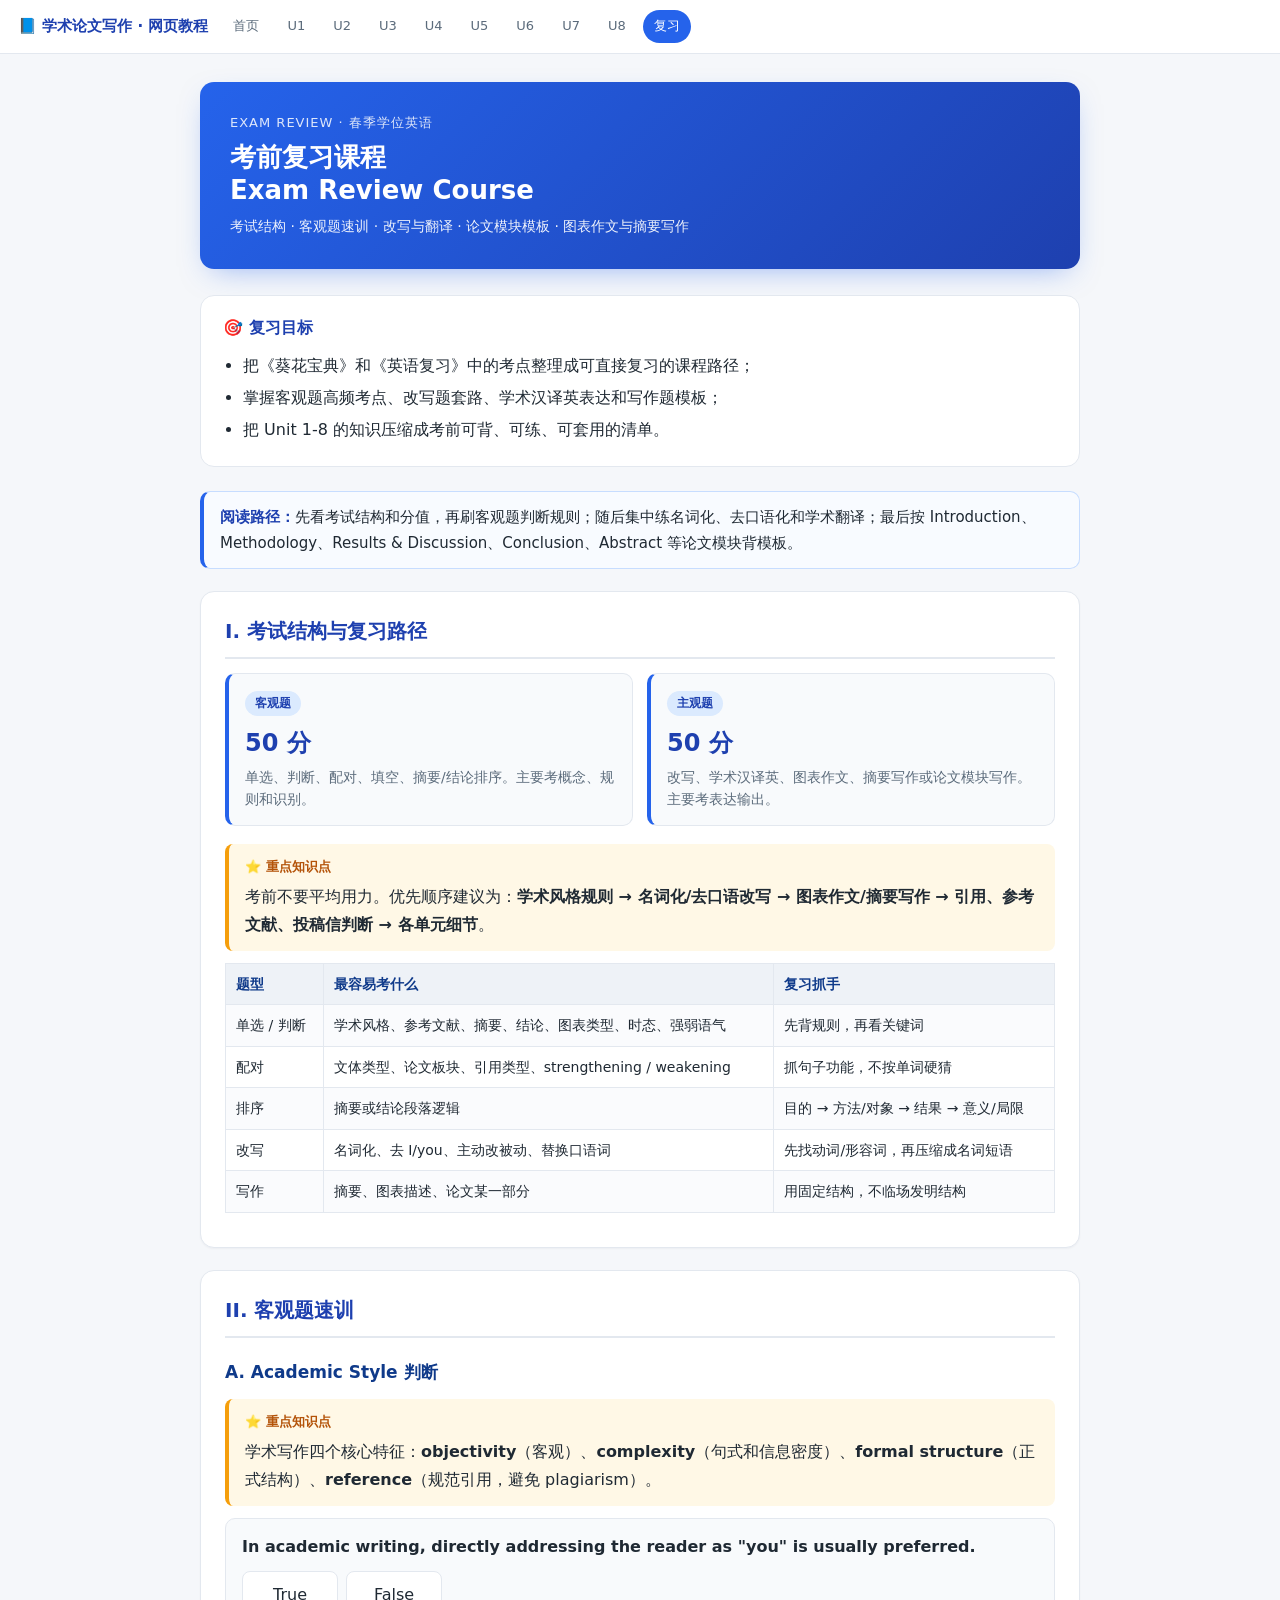
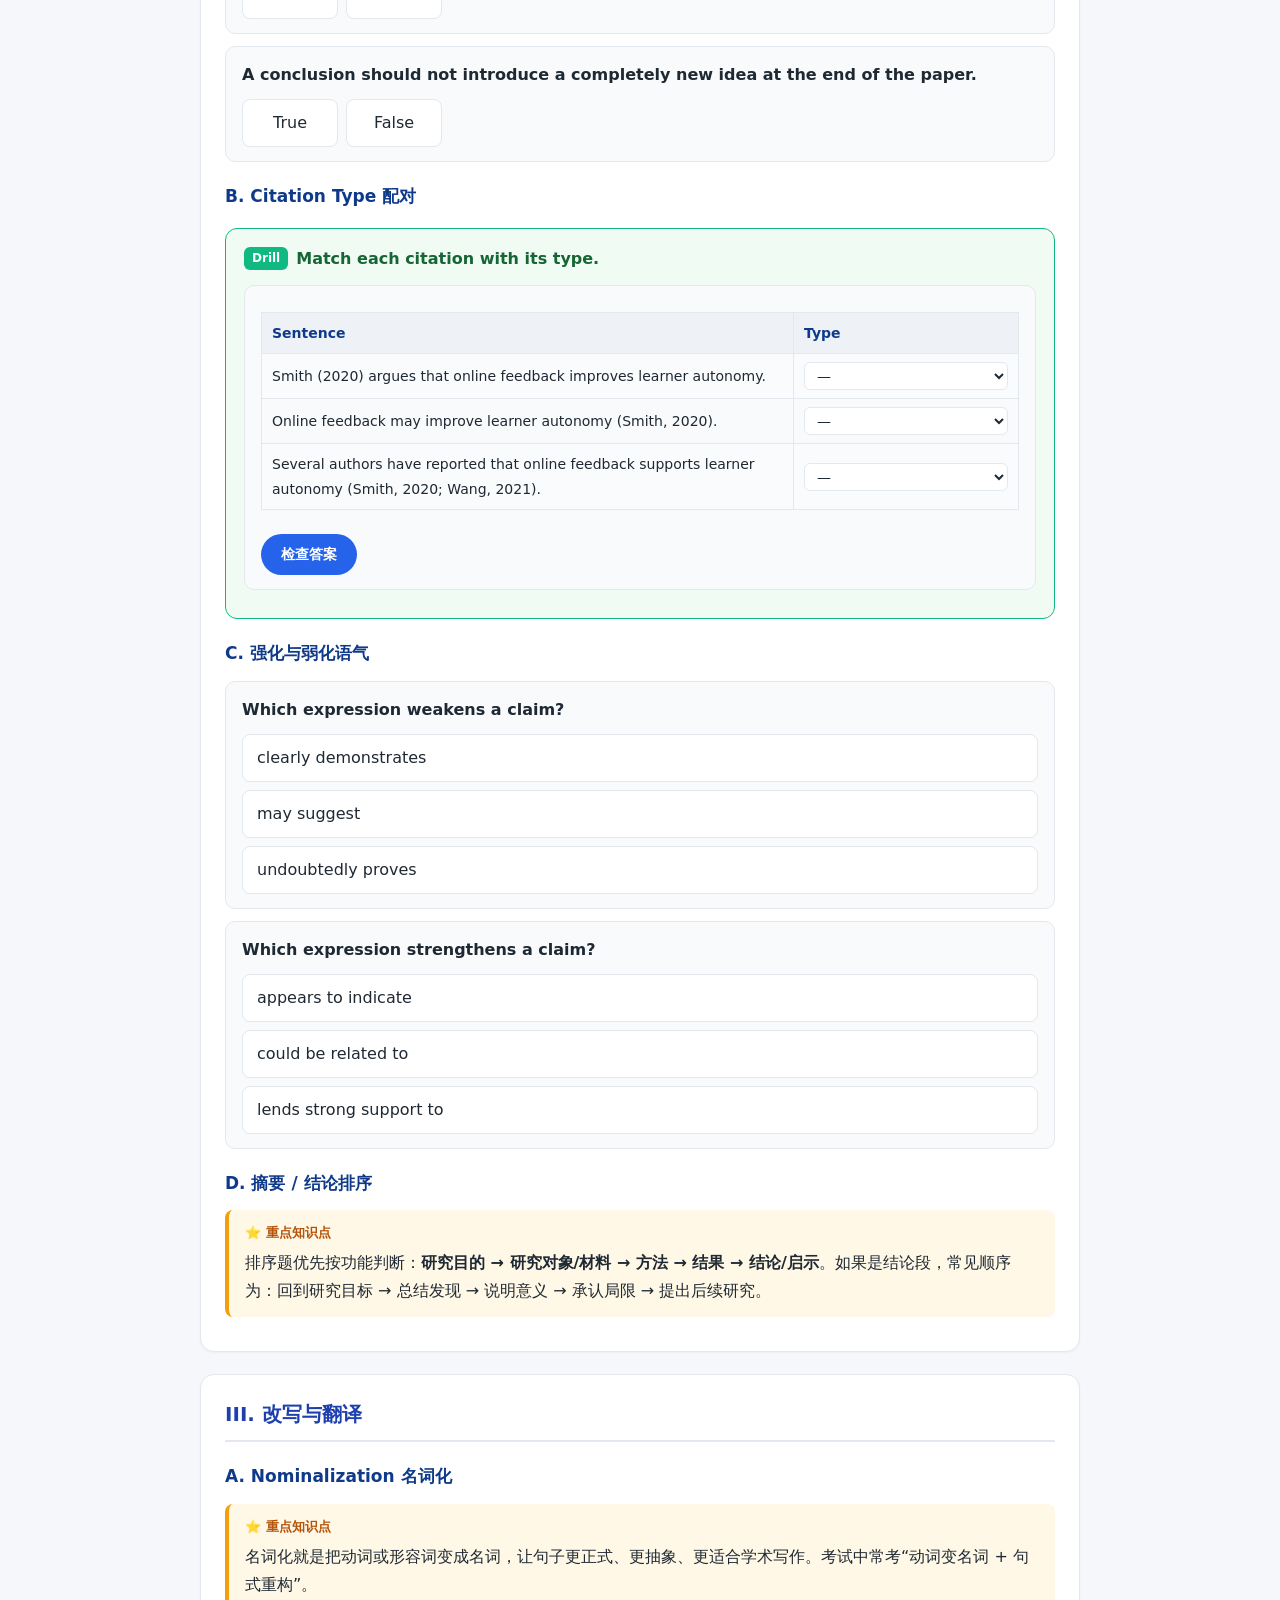
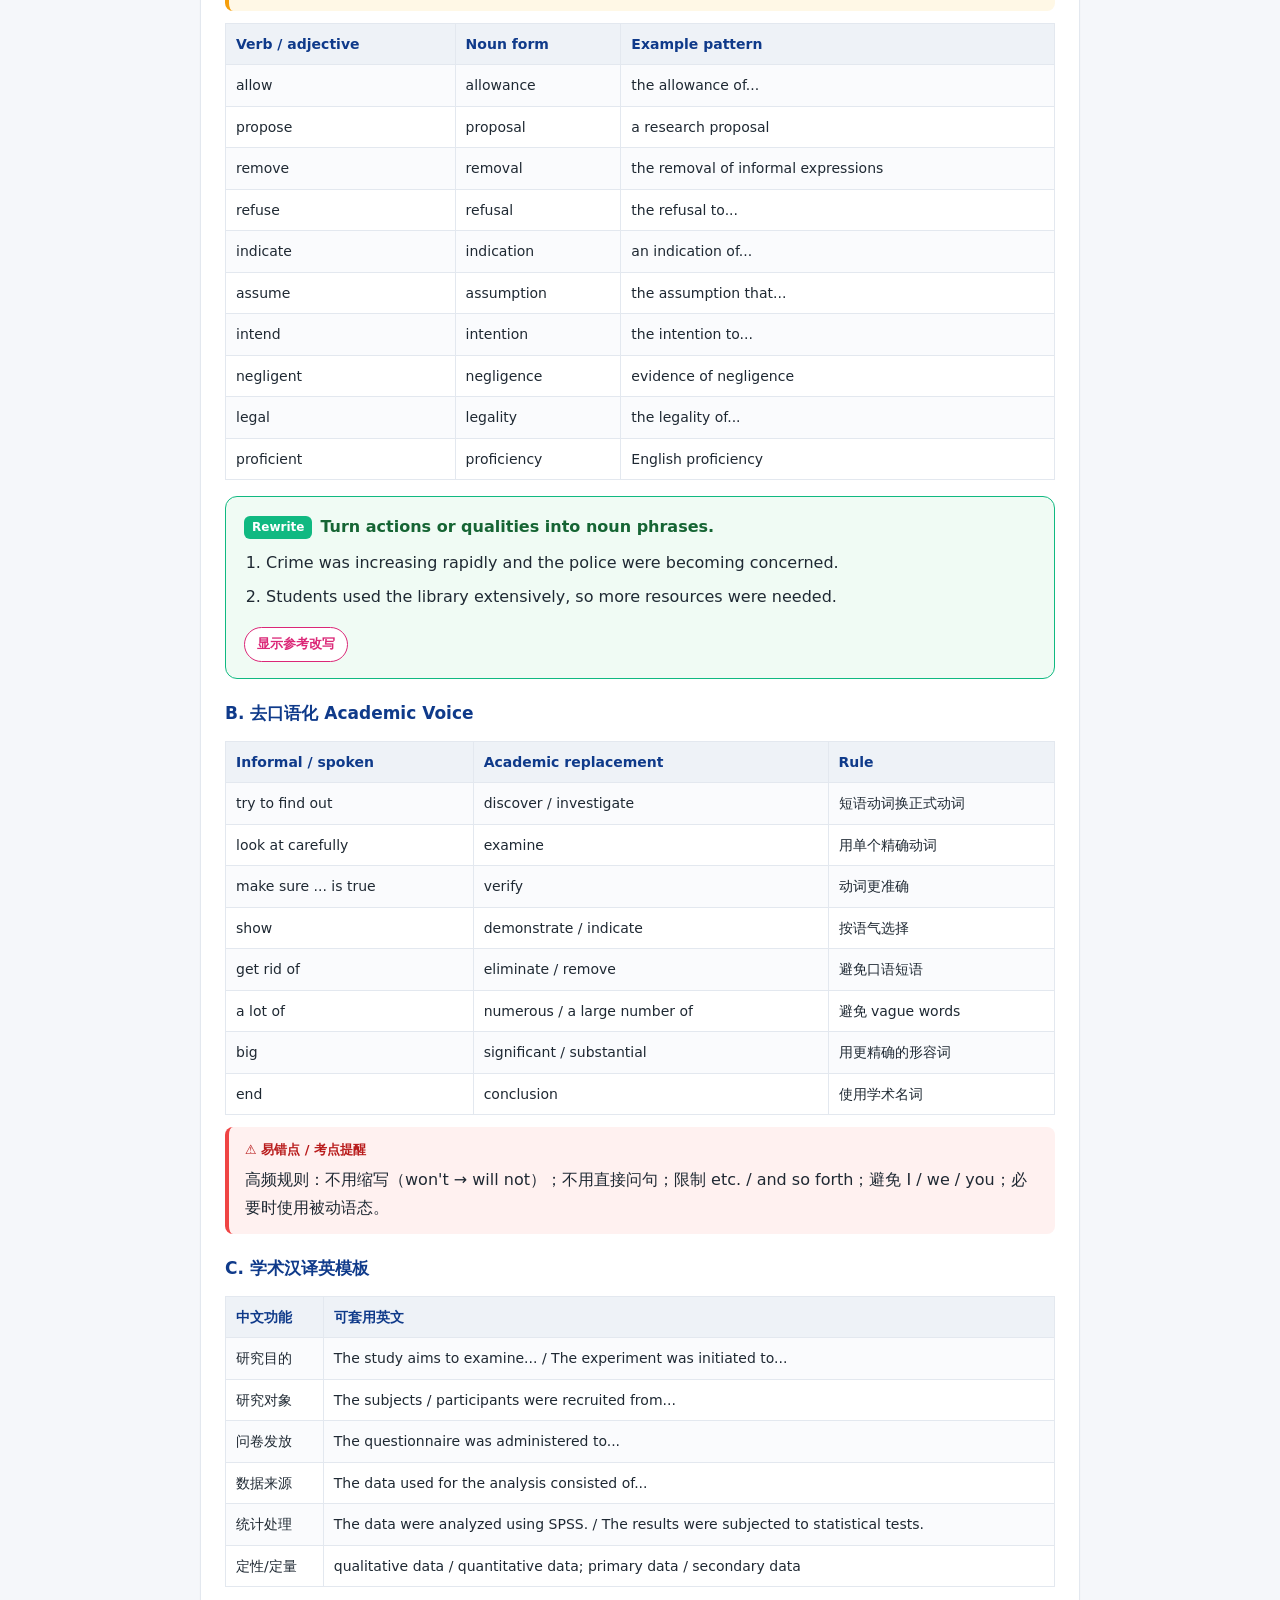
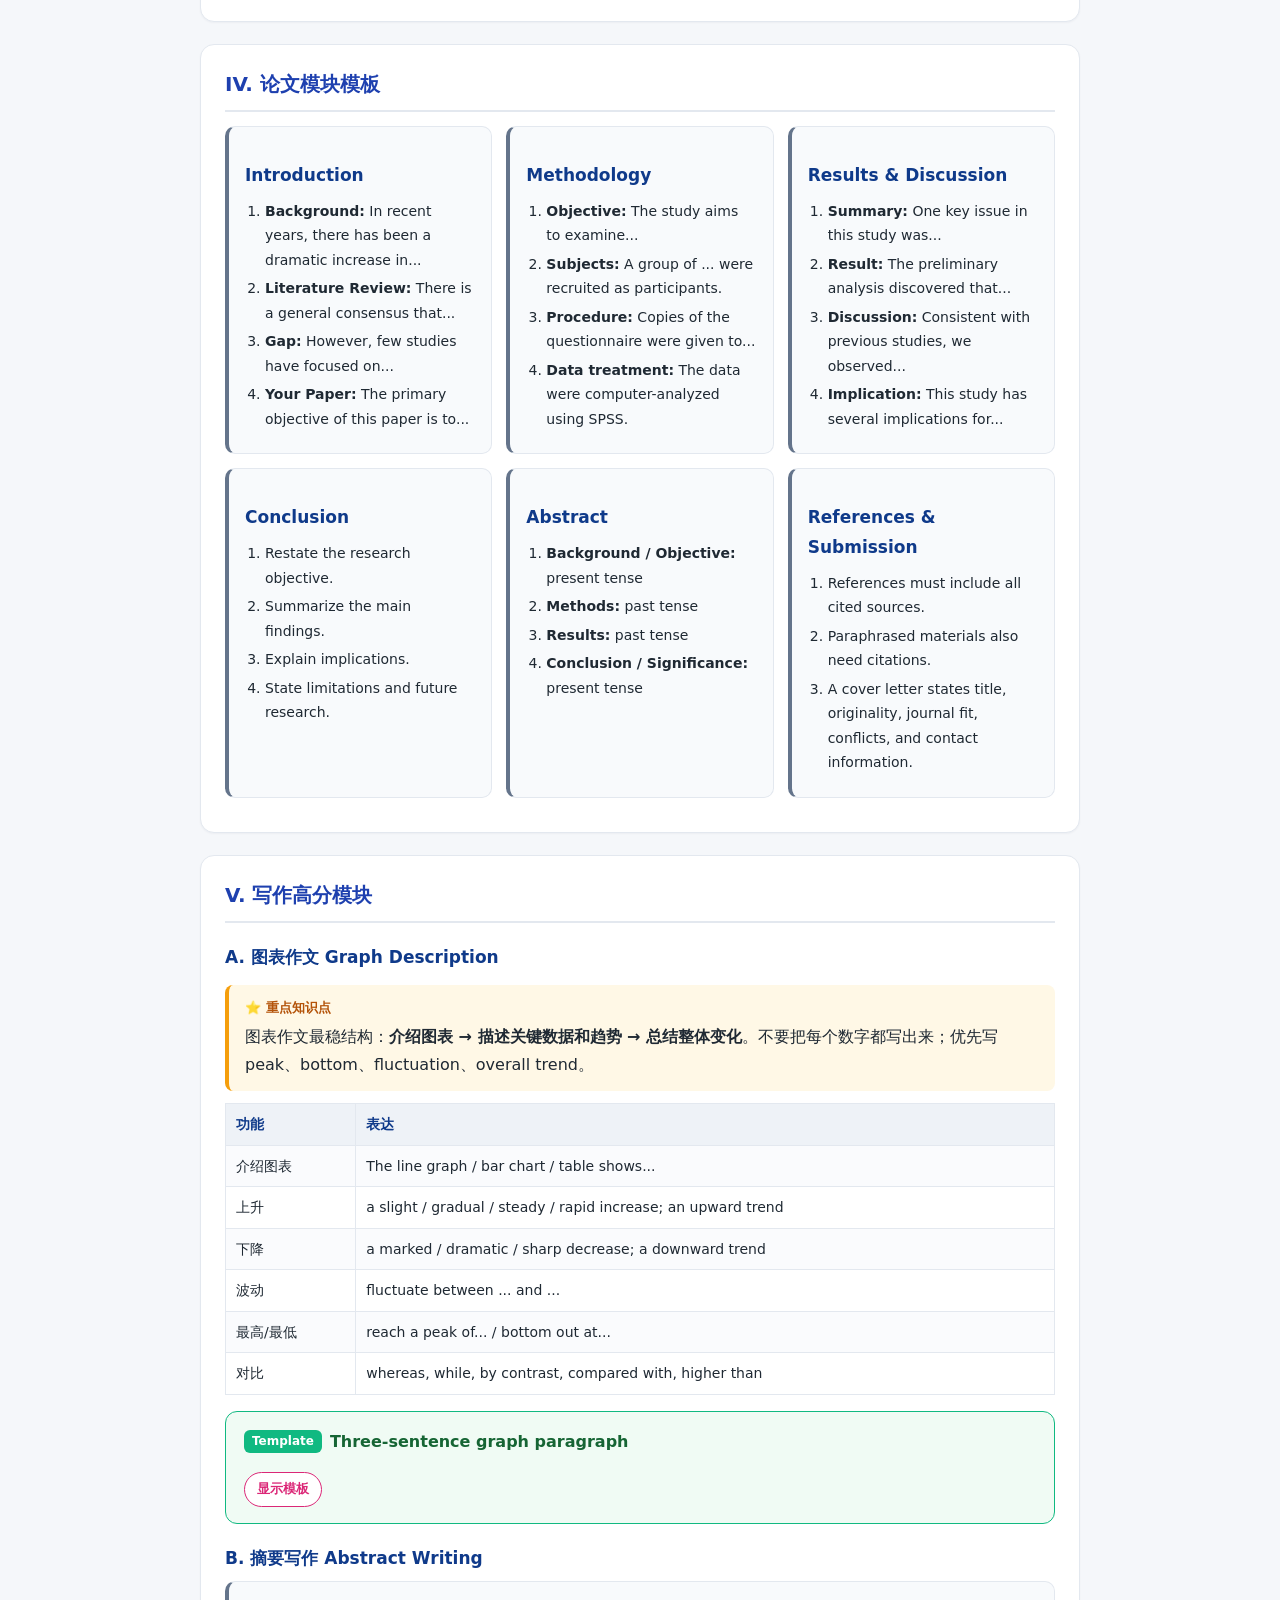
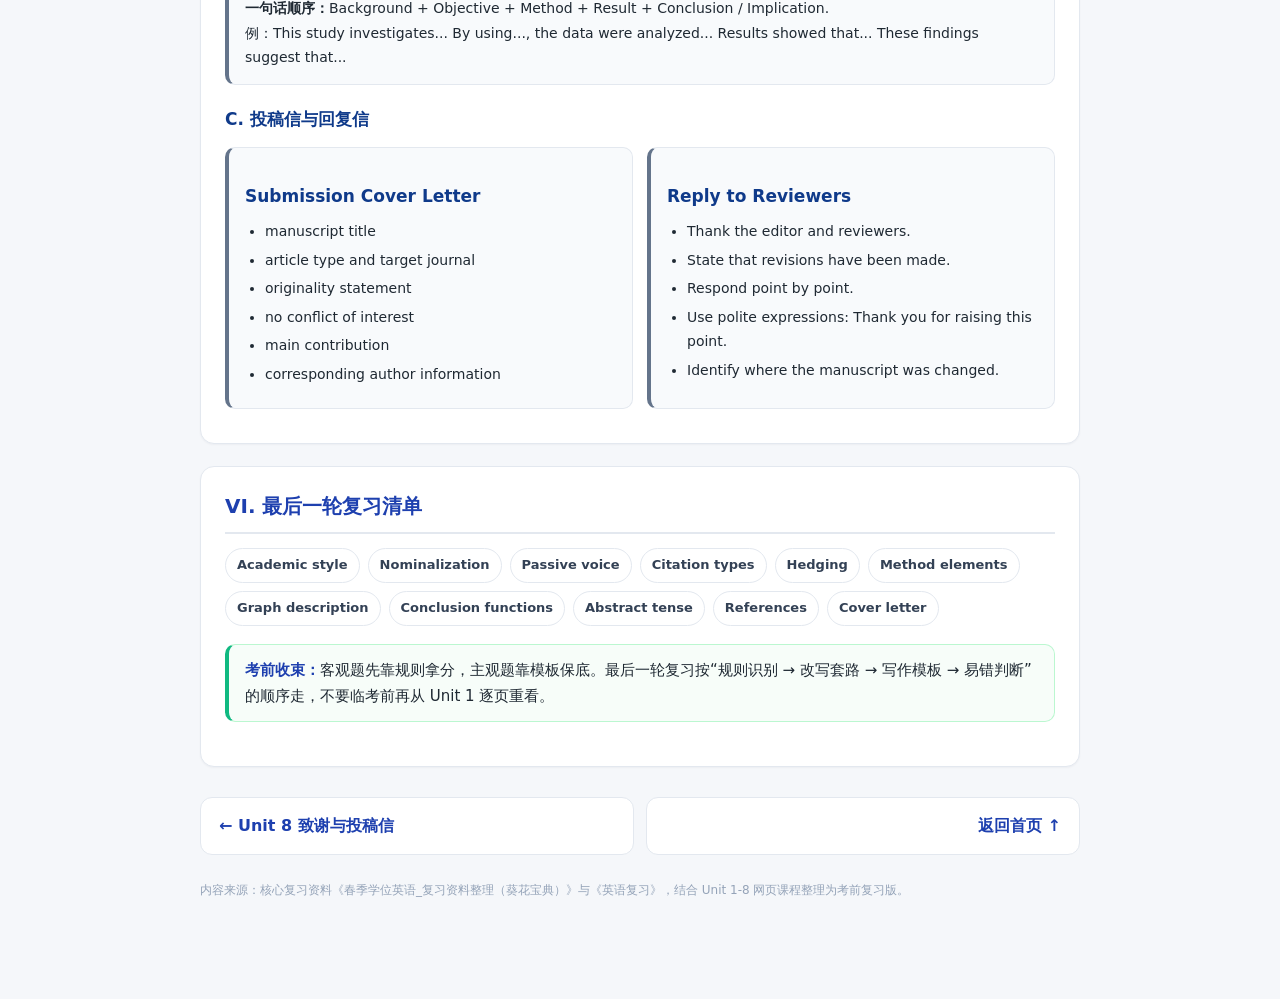
==== exam-review.html @ ee56631e "Add exam review course" ====
<!DOCTYPE html>
<html lang="zh-CN">
<head>
<meta charset="UTF-8">
<meta name="viewport" content="width=device-width, initial-scale=1.0">
<title>考前复习课程 · 东南大学春季学术英语写作</title>
<link rel="icon" type="image/svg+xml" href="assets/blue-book-svgrepo-com.svg?v=20260618-1225">
<link rel="stylesheet" href="style.css?v=20260618-1205">
</head>
<body>
<div class="topbar">
  <span class="home">&#x1F4D8; &#x5B66;&#x672F;&#x8BBA;&#x6587;&#x5199;&#x4F5C; &#x00B7; &#x7F51;&#x9875;&#x6559;&#x7A0B;</span>
  <nav>
    <a href="index.html">首页</a>
    <a href="unit1.html">U1</a><a href="unit2.html">U2</a><a href="unit3.html">U3</a><a href="unit4.html">U4</a>
    <a href="unit5.html">U5</a><a href="unit6.html">U6</a><a href="unit7.html">U7</a><a href="unit8.html">U8</a>
    <a href="exam-review.html" class="active">复习</a>
  </nav>
</div>

<div class="wrap">
  <div class="page-head">
    <p class="eyebrow">EXAM REVIEW · 春季学位英语</p>
    <h1>考前复习课程<br>Exam Review Course</h1>
    <p class="sub">考试结构 · 客观题速训 · 改写与翻译 · 论文模块模板 · 图表作文与摘要写作</p>
  </div>

  <div class="objectives">
    <h3>🎯 复习目标</h3>
    <ul>
      <li>把《葵花宝典》和《英语复习》中的考点整理成可直接复习的课程路径；</li>
      <li>掌握客观题高频考点、改写题套路、学术汉译英表达和写作题模板；</li>
      <li>把 Unit 1-8 的知识压缩成考前可背、可练、可套用的清单。</li>
    </ul>
  </div>

  <div class="flow"><b>阅读路径：</b>先看考试结构和分值，再刷客观题判断规则；随后集中练名词化、去口语化和学术翻译；最后按 Introduction、Methodology、Results &amp; Discussion、Conclusion、Abstract 等论文模块背模板。</div>

  <section class="block">
    <h2>I. 考试结构与复习路径</h2>
    <div class="review-band">
      <div>
        <span class="exam-tag">客观题</span>
        <b>50 分</b>
        <p>单选、判断、配对、填空、摘要/结论排序。主要考概念、规则和识别。</p>
      </div>
      <div>
        <span class="exam-tag">主观题</span>
        <b>50 分</b>
        <p>改写、学术汉译英、图表作文、摘要写作或论文模块写作。主要考表达输出。</p>
      </div>
    </div>

    <div class="kp">
      考前不要平均用力。优先顺序建议为：<b>学术风格规则 → 名词化/去口语改写 → 图表作文/摘要写作 → 引用、参考文献、投稿信判断 → 各单元细节</b>。
    </div>

    <table class="tbl">
      <tr><th>题型</th><th>最容易考什么</th><th>复习抓手</th></tr>
      <tr><td>单选 / 判断</td><td>学术风格、参考文献、摘要、结论、图表类型、时态、强弱语气</td><td>先背规则，再看关键词</td></tr>
      <tr><td>配对</td><td>文体类型、论文板块、引用类型、strengthening / weakening</td><td>抓句子功能，不按单词硬猜</td></tr>
      <tr><td>排序</td><td>摘要或结论段落逻辑</td><td>目的 → 方法/对象 → 结果 → 意义/局限</td></tr>
      <tr><td>改写</td><td>名词化、去 I/you、主动改被动、替换口语词</td><td>先找动词/形容词，再压缩成名词短语</td></tr>
      <tr><td>写作</td><td>摘要、图表描述、论文某一部分</td><td>用固定结构，不临场发明结构</td></tr>
    </table>
  </section>

  <section class="block">
    <h2>II. 客观题速训</h2>

    <h3>A. Academic Style 判断</h3>
    <div class="kp">
      学术写作四个核心特征：<b>objectivity</b>（客观）、<b>complexity</b>（句式和信息密度）、<b>formal structure</b>（正式结构）、<b>reference</b>（规范引用，避免 plagiarism）。
    </div>
    <div class="quiz" data-quiz="tf">
      <p class="stem">In academic writing, directly addressing the reader as "you" is usually preferred.</p>
      <div class="opts row"><button class="opt">True</button><button class="opt" data-correct>False</button></div>
      <div class="explain">通常应避免直接称呼读者为 you，可改为被动语态、形式主语或无人称表达，使语气更客观。</div>
    </div>

    <div class="quiz" data-quiz="tf">
      <p class="stem">A conclusion should not introduce a completely new idea at the end of the paper.</p>
      <div class="opts row"><button class="opt" data-correct>True</button><button class="opt">False</button></div>
      <div class="explain">结论用于总结、评价、指出局限和未来方向，不应突然加入正文没有论证的新观点。</div>
    </div>

    <h3>B. Citation Type 配对</h3>
    <div class="ex">
      <p class="ex-title"><span class="badge">Drill</span> Match each citation with its type.</p>
      <div class="quiz" data-quiz="check">
        <table class="tbl">
          <tr><th>Sentence</th><th>Type</th></tr>
          <tr><td>Smith (2020) argues that online feedback improves learner autonomy.</td><td><select data-correct="Author prominent"><option value="">—</option><option>Author prominent</option><option>Information prominent</option><option>Weak author prominent</option></select></td></tr>
          <tr><td>Online feedback may improve learner autonomy (Smith, 2020).</td><td><select data-correct="Information prominent"><option value="">—</option><option>Author prominent</option><option>Information prominent</option><option>Weak author prominent</option></select></td></tr>
          <tr><td>Several authors have reported that online feedback supports learner autonomy (Smith, 2020; Wang, 2021).</td><td><select data-correct="Weak author prominent"><option value="">—</option><option>Author prominent</option><option>Information prominent</option><option>Weak author prominent</option></select></td></tr>
        </table>
        <button class="check-btn">检查答案</button>
        <div class="explain">作者做主语是 author prominent；作者只在括号里是 information prominent；Several authors / researchers 这类概括式表达属于 weak author prominent。</div>
      </div>
    </div>

    <h3>C. 强化与弱化语气</h3>
    <div class="quiz" data-quiz="mc">
      <p class="stem">Which expression weakens a claim?</p>
      <div class="opts">
        <button class="opt">clearly demonstrates</button>
        <button class="opt" data-correct>may suggest</button>
        <button class="opt">undoubtedly proves</button>
      </div>
      <div class="explain">may / might / could / appear / seem / likely / possible 等表示谨慎推断，属于 weakening 或 hedging。</div>
    </div>

    <div class="quiz" data-quiz="mc">
      <p class="stem">Which expression strengthens a claim?</p>
      <div class="opts">
        <button class="opt">appears to indicate</button>
        <button class="opt">could be related to</button>
        <button class="opt" data-correct>lends strong support to</button>
      </div>
      <div class="explain">strong support, clearly, undoubtedly, confirm, establish, prove 等会加强论断。</div>
    </div>

    <h3>D. 摘要 / 结论排序</h3>
    <div class="kp">
      排序题优先按功能判断：<b>研究目的 → 研究对象/材料 → 方法 → 结果 → 结论/启示</b>。如果是结论段，常见顺序为：回到研究目标 → 总结发现 → 说明意义 → 承认局限 → 提出后续研究。
    </div>
  </section>

  <section class="block">
    <h2>III. 改写与翻译</h2>

    <h3>A. Nominalization 名词化</h3>
    <div class="kp">
      名词化就是把动词或形容词变成名词，让句子更正式、更抽象、更适合学术写作。考试中常考“动词变名词 + 句式重构”。
    </div>
    <table class="tbl">
      <tr><th>Verb / adjective</th><th>Noun form</th><th>Example pattern</th></tr>
      <tr><td>allow</td><td>allowance</td><td>the allowance of...</td></tr>
      <tr><td>propose</td><td>proposal</td><td>a research proposal</td></tr>
      <tr><td>remove</td><td>removal</td><td>the removal of informal expressions</td></tr>
      <tr><td>refuse</td><td>refusal</td><td>the refusal to...</td></tr>
      <tr><td>indicate</td><td>indication</td><td>an indication of...</td></tr>
      <tr><td>assume</td><td>assumption</td><td>the assumption that...</td></tr>
      <tr><td>intend</td><td>intention</td><td>the intention to...</td></tr>
      <tr><td>negligent</td><td>negligence</td><td>evidence of negligence</td></tr>
      <tr><td>legal</td><td>legality</td><td>the legality of...</td></tr>
      <tr><td>proficient</td><td>proficiency</td><td>English proficiency</td></tr>
    </table>

    <div class="ex">
      <p class="ex-title"><span class="badge">Rewrite</span> Turn actions or qualities into noun phrases.</p>
      <ol>
        <li>Crime was increasing rapidly and the police were becoming concerned.</li>
        <li>Students used the library extensively, so more resources were needed.</li>
      </ol>
      <span class="answer-toggle">显示参考改写</span>
      <div class="answer">
        <ol>
          <li>The rapid increase in crime caused concern among the police.</li>
          <li>The extensive use of the library indicated a need for more resources.</li>
        </ol>
      </div>
    </div>

    <h3>B. 去口语化 Academic Voice</h3>
    <table class="tbl">
      <tr><th>Informal / spoken</th><th>Academic replacement</th><th>Rule</th></tr>
      <tr><td>try to find out</td><td>discover / investigate</td><td>短语动词换正式动词</td></tr>
      <tr><td>look at carefully</td><td>examine</td><td>用单个精确动词</td></tr>
      <tr><td>make sure ... is true</td><td>verify</td><td>动词更准确</td></tr>
      <tr><td>show</td><td>demonstrate / indicate</td><td>按语气选择</td></tr>
      <tr><td>get rid of</td><td>eliminate / remove</td><td>避免口语短语</td></tr>
      <tr><td>a lot of</td><td>numerous / a large number of</td><td>避免 vague words</td></tr>
      <tr><td>big</td><td>significant / substantial</td><td>用更精确的形容词</td></tr>
      <tr><td>end</td><td>conclusion</td><td>使用学术名词</td></tr>
    </table>

    <div class="warn">
      高频规则：不用缩写（won't → will not）；不用直接问句；限制 etc. / and so forth；避免 I / we / you；必要时使用被动语态。
    </div>

    <h3>C. 学术汉译英模板</h3>
    <table class="tbl">
      <tr><th>中文功能</th><th>可套用英文</th></tr>
      <tr><td>研究目的</td><td>The study aims to examine... / The experiment was initiated to...</td></tr>
      <tr><td>研究对象</td><td>The subjects / participants were recruited from...</td></tr>
      <tr><td>问卷发放</td><td>The questionnaire was administered to...</td></tr>
      <tr><td>数据来源</td><td>The data used for the analysis consisted of...</td></tr>
      <tr><td>统计处理</td><td>The data were analyzed using SPSS. / The results were subjected to statistical tests.</td></tr>
      <tr><td>定性/定量</td><td>qualitative data / quantitative data; primary data / secondary data</td></tr>
    </table>
  </section>

  <section class="block">
    <h2>IV. 论文模块模板</h2>

    <div class="review-grid">
      <div class="formula">
        <h3>Introduction</h3>
        <ol>
          <li><b>Background:</b> In recent years, there has been a dramatic increase in...</li>
          <li><b>Literature Review:</b> There is a general consensus that...</li>
          <li><b>Gap:</b> However, few studies have focused on...</li>
          <li><b>Your Paper:</b> The primary objective of this paper is to...</li>
        </ol>
      </div>
      <div class="formula">
        <h3>Methodology</h3>
        <ol>
          <li><b>Objective:</b> The study aims to examine...</li>
          <li><b>Subjects:</b> A group of ... were recruited as participants.</li>
          <li><b>Procedure:</b> Copies of the questionnaire were given to...</li>
          <li><b>Data treatment:</b> The data were computer-analyzed using SPSS.</li>
        </ol>
      </div>
      <div class="formula">
        <h3>Results &amp; Discussion</h3>
        <ol>
          <li><b>Summary:</b> One key issue in this study was...</li>
          <li><b>Result:</b> The preliminary analysis discovered that...</li>
          <li><b>Discussion:</b> Consistent with previous studies, we observed...</li>
          <li><b>Implication:</b> This study has several implications for...</li>
        </ol>
      </div>
      <div class="formula">
        <h3>Conclusion</h3>
        <ol>
          <li>Restate the research objective.</li>
          <li>Summarize the main findings.</li>
          <li>Explain implications.</li>
          <li>State limitations and future research.</li>
        </ol>
      </div>
      <div class="formula">
        <h3>Abstract</h3>
        <ol>
          <li><b>Background / Objective:</b> present tense</li>
          <li><b>Methods:</b> past tense</li>
          <li><b>Results:</b> past tense</li>
          <li><b>Conclusion / Significance:</b> present tense</li>
        </ol>
      </div>
      <div class="formula">
        <h3>References &amp; Submission</h3>
        <ol>
          <li>References must include all cited sources.</li>
          <li>Paraphrased materials also need citations.</li>
          <li>A cover letter states title, originality, journal fit, conflicts, and contact information.</li>
        </ol>
      </div>
    </div>
  </section>

  <section class="block">
    <h2>V. 写作高分模块</h2>

    <h3>A. 图表作文 Graph Description</h3>
    <div class="kp">
      图表作文最稳结构：<b>介绍图表 → 描述关键数据和趋势 → 总结整体变化</b>。不要把每个数字都写出来；优先写 peak、bottom、fluctuation、overall trend。
    </div>
    <table class="tbl">
      <tr><th>功能</th><th>表达</th></tr>
      <tr><td>介绍图表</td><td>The line graph / bar chart / table shows...</td></tr>
      <tr><td>上升</td><td>a slight / gradual / steady / rapid increase; an upward trend</td></tr>
      <tr><td>下降</td><td>a marked / dramatic / sharp decrease; a downward trend</td></tr>
      <tr><td>波动</td><td>fluctuate between ... and ...</td></tr>
      <tr><td>最高/最低</td><td>reach a peak of... / bottom out at...</td></tr>
      <tr><td>对比</td><td>whereas, while, by contrast, compared with, higher than</td></tr>
    </table>

    <div class="ex">
      <p class="ex-title"><span class="badge">Template</span> Three-sentence graph paragraph</p>
      <span class="answer-toggle">显示模板</span>
      <div class="answer">
        The chart shows changes in <b>[topic]</b> from <b>[time A]</b> to <b>[time B]</b>. Overall, there was <b>[an upward / a downward / a fluctuating]</b> trend, with the figure reaching its peak at <b>[number]</b> in <b>[time]</b>. The most noticeable change occurred between <b>[time]</b> and <b>[time]</b>, when <b>[data]</b> increased / decreased from <b>[number]</b> to <b>[number]</b>.
      </div>
    </div>

    <h3>B. 摘要写作 Abstract Writing</h3>
    <div class="formula">
      <b>一句话顺序：</b>Background + Objective + Method + Result + Conclusion / Implication.<br>
      例：This study investigates... By using..., the data were analyzed... Results showed that... These findings suggest that...
    </div>

    <h3>C. 投稿信与回复信</h3>
    <div class="review-grid">
      <div class="formula">
        <h3>Submission Cover Letter</h3>
        <ul>
          <li>manuscript title</li>
          <li>article type and target journal</li>
          <li>originality statement</li>
          <li>no conflict of interest</li>
          <li>main contribution</li>
          <li>corresponding author information</li>
        </ul>
      </div>
      <div class="formula">
        <h3>Reply to Reviewers</h3>
        <ul>
          <li>Thank the editor and reviewers.</li>
          <li>State that revisions have been made.</li>
          <li>Respond point by point.</li>
          <li>Use polite expressions: Thank you for raising this point.</li>
          <li>Identify where the manuscript was changed.</li>
        </ul>
      </div>
    </div>
  </section>

  <section class="block">
    <h2>VI. 最后一轮复习清单</h2>
    <div class="pill-list">
      <span>Academic style</span>
      <span>Nominalization</span>
      <span>Passive voice</span>
      <span>Citation types</span>
      <span>Hedging</span>
      <span>Method elements</span>
      <span>Graph description</span>
      <span>Conclusion functions</span>
      <span>Abstract tense</span>
      <span>References</span>
      <span>Cover letter</span>
    </div>
    <div class="takeaway">
      <b>考前收束：</b>客观题先靠规则拿分，主观题靠模板保底。最后一轮复习按“规则识别 → 改写套路 → 写作模板 → 易错判断”的顺序走，不要临考前再从 Unit 1 逐页重看。
    </div>
  </section>

  <div class="pager">
    <a class="prev" href="unit8.html">← Unit 8 致谢与投稿信</a>
    <a class="next" href="index.html">返回首页 ↑</a>
  </div>
  <p style="margin-top:20px"><small class="src">内容来源：核心复习资料《春季学位英语_复习资料整理（葵花宝典）》与《英语复习》，结合 Unit 1-8 网页课程整理为考前复习版。</small></p>
</div>
<script src="app.js?v=20260618-1205"></script>
</body>
</html>
---- style.css ----
/* 学术英语写作 · 网页教程 通用样式 */
:root{
  color-scheme: light;
  --bg:#f5f7fa;
  --card:#ffffff;
  --ink:#1f2933;
  --muted:#5b6b7b;
  --brand:#2563eb;
  --brand-dark:#1e40af;
  --zh-bg:#eef5ff;
  --zh-border:#3b82f6;
  --kp-bg:#fff8e6;
  --kp-border:#f59e0b;
  --ex-bg:#f0fbf4;
  --ex-border:#10b981;
  --ans-bg:#fdf2f8;
  --ans-border:#db2777;
  --line:#e3e8ef;
  --radius:14px;
}
*{box-sizing:border-box}
html{scroll-behavior:smooth}
body{
  margin:0;
  font-family:"Microsoft YaHei","PingFang SC","Hiragino Sans GB","Segoe UI",system-ui,sans-serif;
  background:var(--bg);
  color:var(--ink);
  line-height:1.75;
  font-size:16px;
}
a{color:var(--brand);text-decoration:none}
a:hover{text-decoration:underline}

/* 顶部导航 */
.topbar{
  position:sticky;top:0;z-index:50;
  background:rgba(255,255,255,.92);
  backdrop-filter:blur(8px);
  border-bottom:1px solid var(--line);
  padding:10px 18px;
  display:flex;align-items:center;gap:14px;flex-wrap:wrap;
}
.topbar .home{font-weight:700;color:var(--brand-dark);font-size:15px}
.topbar nav{display:flex;gap:6px;flex-wrap:wrap}
.topbar nav a{
  font-size:13px;padding:4px 10px;border-radius:999px;color:var(--muted);
  border:1px solid transparent;
}
.topbar nav a:hover{background:#eef2f7;text-decoration:none}
.topbar nav a.active{background:var(--brand);color:#fff}

/* 容器 */
.wrap{max-width:920px;margin:0 auto;padding:28px 20px 80px}

/* 页眉 */
.page-head{
  background:linear-gradient(135deg,#2563eb,#1e40af);
  color:#fff;border-radius:var(--radius);
  padding:30px 30px;margin-bottom:26px;
  box-shadow:0 10px 30px -12px rgba(37,99,235,.5);
}
.page-head .eyebrow{opacity:.85;font-size:13px;letter-spacing:1px;margin:0 0 6px}
.page-head h1{margin:0 0 4px;font-size:26px;line-height:1.3}
.page-head .sub{margin:6px 0 0;opacity:.92;font-size:14px}

/* 目标 / objectives */
.objectives{
  background:var(--card);border:1px solid var(--line);border-radius:var(--radius);
  padding:18px 22px;margin-bottom:24px;
}
.objectives h3{margin:0 0 10px;font-size:16px;color:var(--brand-dark)}
.objectives ul{margin:0;padding-left:20px}
.objectives li{margin:4px 0}

/* 教学阅读流提示 */
.flow,.takeaway{
  background:#f8fbff;
  border:1px solid #c7ddff;
  border-left:4px solid var(--brand);
  border-radius:10px;
  padding:12px 16px;
  margin:14px 0 22px;
  font-size:15px;
}
.flow b,.takeaway b{color:var(--brand-dark)}
.takeaway{
  background:#f7fdf9;
  border-color:#bbf7d0;
  border-left-color:var(--ex-border);
  margin-top:18px;
}

/* 章节 */
section.block{
  background:var(--card);border:1px solid var(--line);border-radius:var(--radius);
  padding:22px 24px;margin-bottom:22px;
  box-shadow:0 1px 2px rgba(16,24,40,.04);
}
section.block > h2{
  margin:0 0 14px;font-size:20px;color:var(--brand-dark);
  padding-bottom:8px;border-bottom:2px solid var(--line);
}
section.block h3{font-size:17px;margin:20px 0 8px;color:#0f3a8a}
section.block h4{font-size:15px;margin:16px 0 6px;color:#334155}
.en{margin:8px 0}
.en .term{font-weight:600}

/* 中文讲解框 */
.zh{
  background:var(--zh-bg);border-left:4px solid var(--zh-border);
  border-radius:8px;padding:12px 16px;margin:12px 0;font-size:15px;
}
.zh::before{content:"💡 中文讲解";display:block;font-weight:700;color:var(--brand-dark);
  font-size:13px;margin-bottom:4px}

/* 知识点框 */
.kp{
  background:var(--kp-bg);border-left:4px solid var(--kp-border);
  border-radius:8px;padding:12px 16px;margin:12px 0;
}
.kp::before{content:"⭐ 重点知识点";display:block;font-weight:700;color:#b45309;
  font-size:13px;margin-bottom:4px}
.kp ul{margin:6px 0;padding-left:20px}

/* 易错点框 */
.warn{
  background:#fff1f0;border-left:4px solid #ef4444;
  border-radius:8px;padding:12px 16px;margin:12px 0;
}
.warn::before{content:"⚠️ 易错点 / 考点提醒";display:block;font-weight:700;color:#b91c1c;
  font-size:13px;margin-bottom:4px}

/* 例句对比 */
.compare{display:grid;grid-template-columns:1fr;gap:8px;margin:10px 0}
.compare .row{display:flex;gap:10px;align-items:flex-start;padding:8px 12px;border-radius:8px}
.compare .bad{background:#fff1f0}
.compare .good{background:#f0fbf4}
.compare .tag{flex:0 0 auto;font-size:12px;font-weight:700;padding:1px 8px;border-radius:6px;white-space:nowrap}
.compare .bad .tag{background:#fecaca;color:#991b1b}
.compare .good .tag{background:#bbf7d0;color:#166534}

/* 表格 */
table.tbl{width:100%;border-collapse:collapse;margin:12px 0;font-size:14px}
table.tbl th,table.tbl td{border:1px solid var(--line);padding:8px 10px;text-align:left;vertical-align:top}
table.tbl th{background:#eef2f7;color:#0f3a8a;font-weight:700}
table.tbl tr:nth-child(even) td{background:#fafbfd}

/* 练习题 */
.ex{
  background:var(--ex-bg);border:1px solid var(--ex-border);border-radius:12px;
  padding:16px 18px;margin:16px 0;
}
.ex .ex-title{font-weight:700;color:#166534;margin:0 0 8px;display:flex;align-items:center;gap:8px}
.ex .ex-title .badge{background:#10b981;color:#fff;font-size:12px;padding:1px 8px;border-radius:6px}
.ex ol,.ex ul{margin:8px 0;padding-left:22px}
.ex li{margin:6px 0}
.ex .q{margin:6px 0}

/* 答案折叠 */
.answer-toggle{
  display:inline-flex;align-items:center;gap:6px;cursor:pointer;
  background:#fff;border:1px solid var(--ans-border);color:var(--ans-border);
  font-size:13px;font-weight:700;padding:5px 12px;border-radius:999px;margin-top:8px;
  transition:all .15s;
}
.answer-toggle:hover{background:var(--ans-border);color:#fff}
.answer{
  display:none;background:var(--ans-bg);border-left:4px solid var(--ans-border);
  border-radius:8px;padding:12px 16px;margin-top:10px;font-size:15px;
}
.answer.show{display:block}
.answer::before{content:"✓ 参考答案";display:block;font-weight:700;color:var(--ans-border);
  font-size:13px;margin-bottom:6px}
.answer ol,.answer ul{margin:6px 0;padding-left:20px}

/* 页脚导航 */
.pager{display:flex;justify-content:space-between;gap:12px;margin-top:30px}
.pager a{
  flex:1;background:var(--card);border:1px solid var(--line);border-radius:12px;
  padding:14px 18px;font-weight:600;color:var(--brand-dark);
}
.pager a:hover{border-color:var(--brand);text-decoration:none;background:#f8faff}
.pager a.next{text-align:right}
.pager a.disabled{opacity:.4;pointer-events:none}

/* 首页卡片 */
.grid{display:grid;grid-template-columns:repeat(auto-fill,minmax(250px,1fr));gap:16px}
.unit-card{
  background:var(--card);border:1px solid var(--line);border-radius:var(--radius);
  padding:20px;transition:all .18s;display:block;
}
.unit-card:hover{border-color:var(--brand);transform:translateY(-3px);
  box-shadow:0 12px 28px -14px rgba(37,99,235,.45);text-decoration:none}
.unit-card .num{font-size:13px;font-weight:700;color:var(--brand);letter-spacing:1px}
.unit-card h3{margin:6px 0 8px;font-size:18px;color:var(--ink)}
.unit-card p{margin:0;font-size:13px;color:var(--muted);line-height:1.6}
.tip-bar{background:#eef5ff;border:1px solid #c7ddff;border-radius:12px;padding:14px 18px;margin:20px 0;font-size:14px;color:#1e40af}
small.src{color:#94a3b8;font-size:12px}

/* 考前复习页 */
.review-band{
  display:grid;
  grid-template-columns:repeat(auto-fit,minmax(220px,1fr));
  gap:14px;
  margin:12px 0 18px;
}
.review-band > div{
  background:#f8fafc;
  border:1px solid var(--line);
  border-left:4px solid var(--brand);
  border-radius:10px;
  padding:14px 16px;
}
.review-band b{display:block;font-size:24px;color:var(--brand-dark);margin:6px 0 2px}
.review-band p{margin:0;font-size:14px;color:var(--muted);line-height:1.6}
.exam-tag{
  display:inline-flex;
  align-items:center;
  background:#dbeafe;
  color:#1e40af;
  border-radius:999px;
  padding:2px 10px;
  font-size:12px;
  font-weight:700;
}
.review-grid{
  display:grid;
  grid-template-columns:repeat(auto-fit,minmax(250px,1fr));
  gap:14px;
  margin:12px 0;
}
.formula{
  background:#f8fafc;
  border:1px solid var(--line);
  border-left:4px solid #64748b;
  border-radius:10px;
  padding:14px 16px;
  font-size:14px;
}
.formula h3{margin-top:0}
.formula ol,.formula ul{margin:8px 0;padding-left:20px}
.formula li{margin:4px 0}
.pill-list{
  display:flex;
  flex-wrap:wrap;
  gap:8px;
  margin:12px 0 18px;
}
.pill-list span{
  background:#fff;
  border:1px solid var(--line);
  color:#334155;
  border-radius:999px;
  padding:5px 11px;
  font-size:13px;
  font-weight:600;
}

/* ===== 交互题 ===== */
.quiz{background:#f8fafc;border:1px solid var(--line);border-radius:10px;padding:14px 16px;margin:12px 0}
.quiz .stem{margin:0 0 10px;font-weight:600}
.quiz .stem .en-q{font-weight:600}
.quiz .opts{display:flex;flex-direction:column;gap:8px}
.quiz .opts.row{flex-direction:row;flex-wrap:wrap}
.quiz .opt{
  text-align:left;cursor:pointer;font:inherit;
  background:#fff;border:1.5px solid var(--line);border-radius:8px;
  padding:9px 14px;color:var(--ink);transition:all .12s;
}
.quiz .opts.row .opt{flex:0 0 auto;min-width:96px;text-align:center}
.quiz .opt:hover{border-color:var(--brand);background:#f5f9ff}
.quiz.done .opt{cursor:default}
.quiz .opt.right{background:#dcfce7;border-color:#16a34a;color:#14532d;font-weight:600}
.quiz .opt.right::after{content:" ✓";color:#16a34a}
.quiz .opt.wrong{background:#fee2e2;border-color:#dc2626;color:#7f1d1d}
.quiz .opt.wrong::after{content:" ✗";color:#dc2626}
.quiz .opt.reveal{background:#dcfce7;border-color:#16a34a;color:#14532d;font-weight:600}
.quiz .opt.reveal::after{content:" ← 正确答案";color:#16a34a;font-size:12px;font-weight:700}

.quiz select{
  font:inherit;padding:4px 8px;border-radius:6px;border:1.5px solid var(--line);background:#fff;color:var(--ink);
}
.quiz select.right{border-color:#16a34a;background:#dcfce7}
.quiz select.wrong{border-color:#dc2626;background:#fee2e2}
.quiz table.tbl td{vertical-align:middle}

.check-btn{
  margin-top:12px;cursor:pointer;font:inherit;font-weight:700;font-size:14px;
  background:var(--brand);color:#fff;border:none;border-radius:999px;padding:8px 20px;
}
.check-btn:hover{background:var(--brand-dark)}
.score{margin-top:10px;font-weight:700;font-size:14px}
.score.all{color:#16a34a}
.score.part{color:#b45309}

.explain{
  display:none;background:var(--zh-bg);border-left:4px solid var(--zh-border);
  border-radius:8px;padding:11px 15px;margin-top:12px;font-size:14.5px;
}
.explain.show{display:block}
.explain::before{content:"💡 解析";display:block;font-weight:700;color:var(--brand-dark);font-size:13px;margin-bottom:4px}

.brand-link{
  display:inline-flex;
  align-items:center;
  line-height:0;
  text-decoration:none;
}
.brand-logo{
  display:block;
  width:auto;
  height:34px;
  object-fit:contain;
}
@media (max-width: 640px){
  .brand-logo{height:28px;}
}
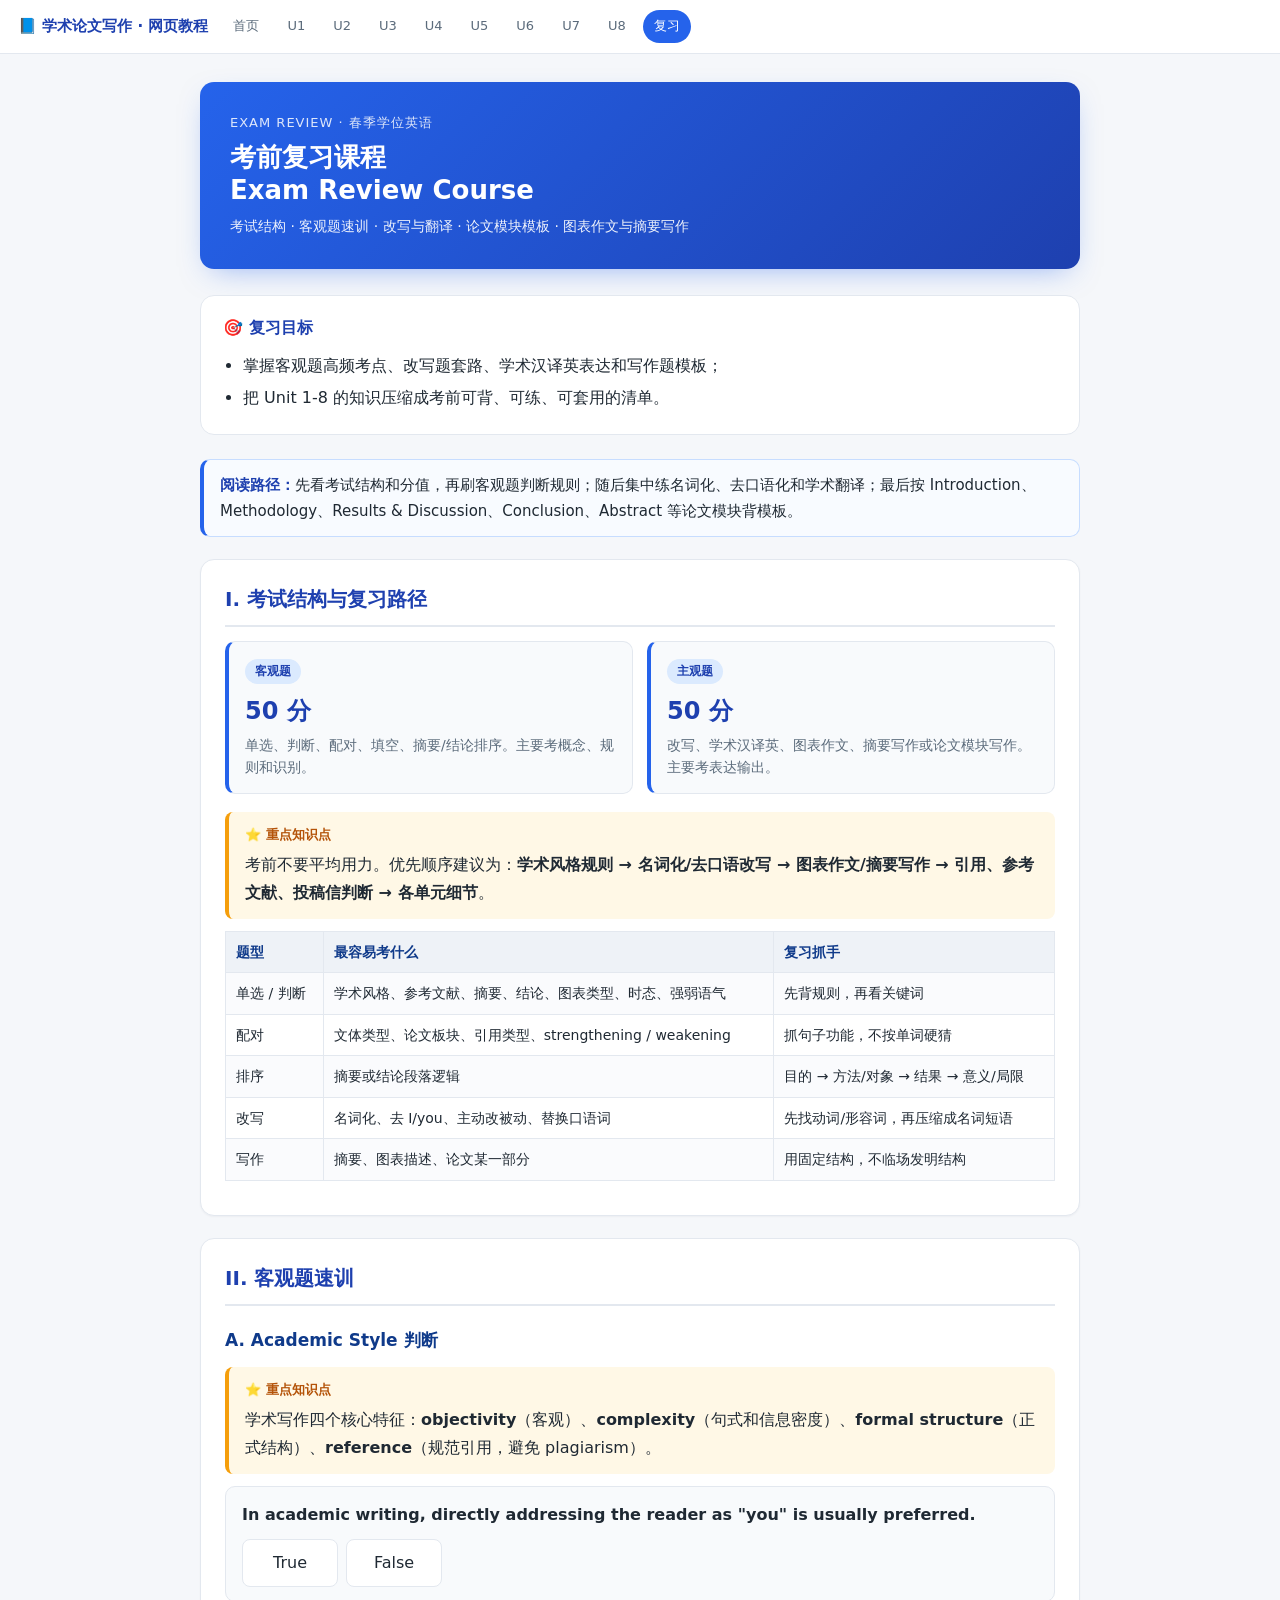
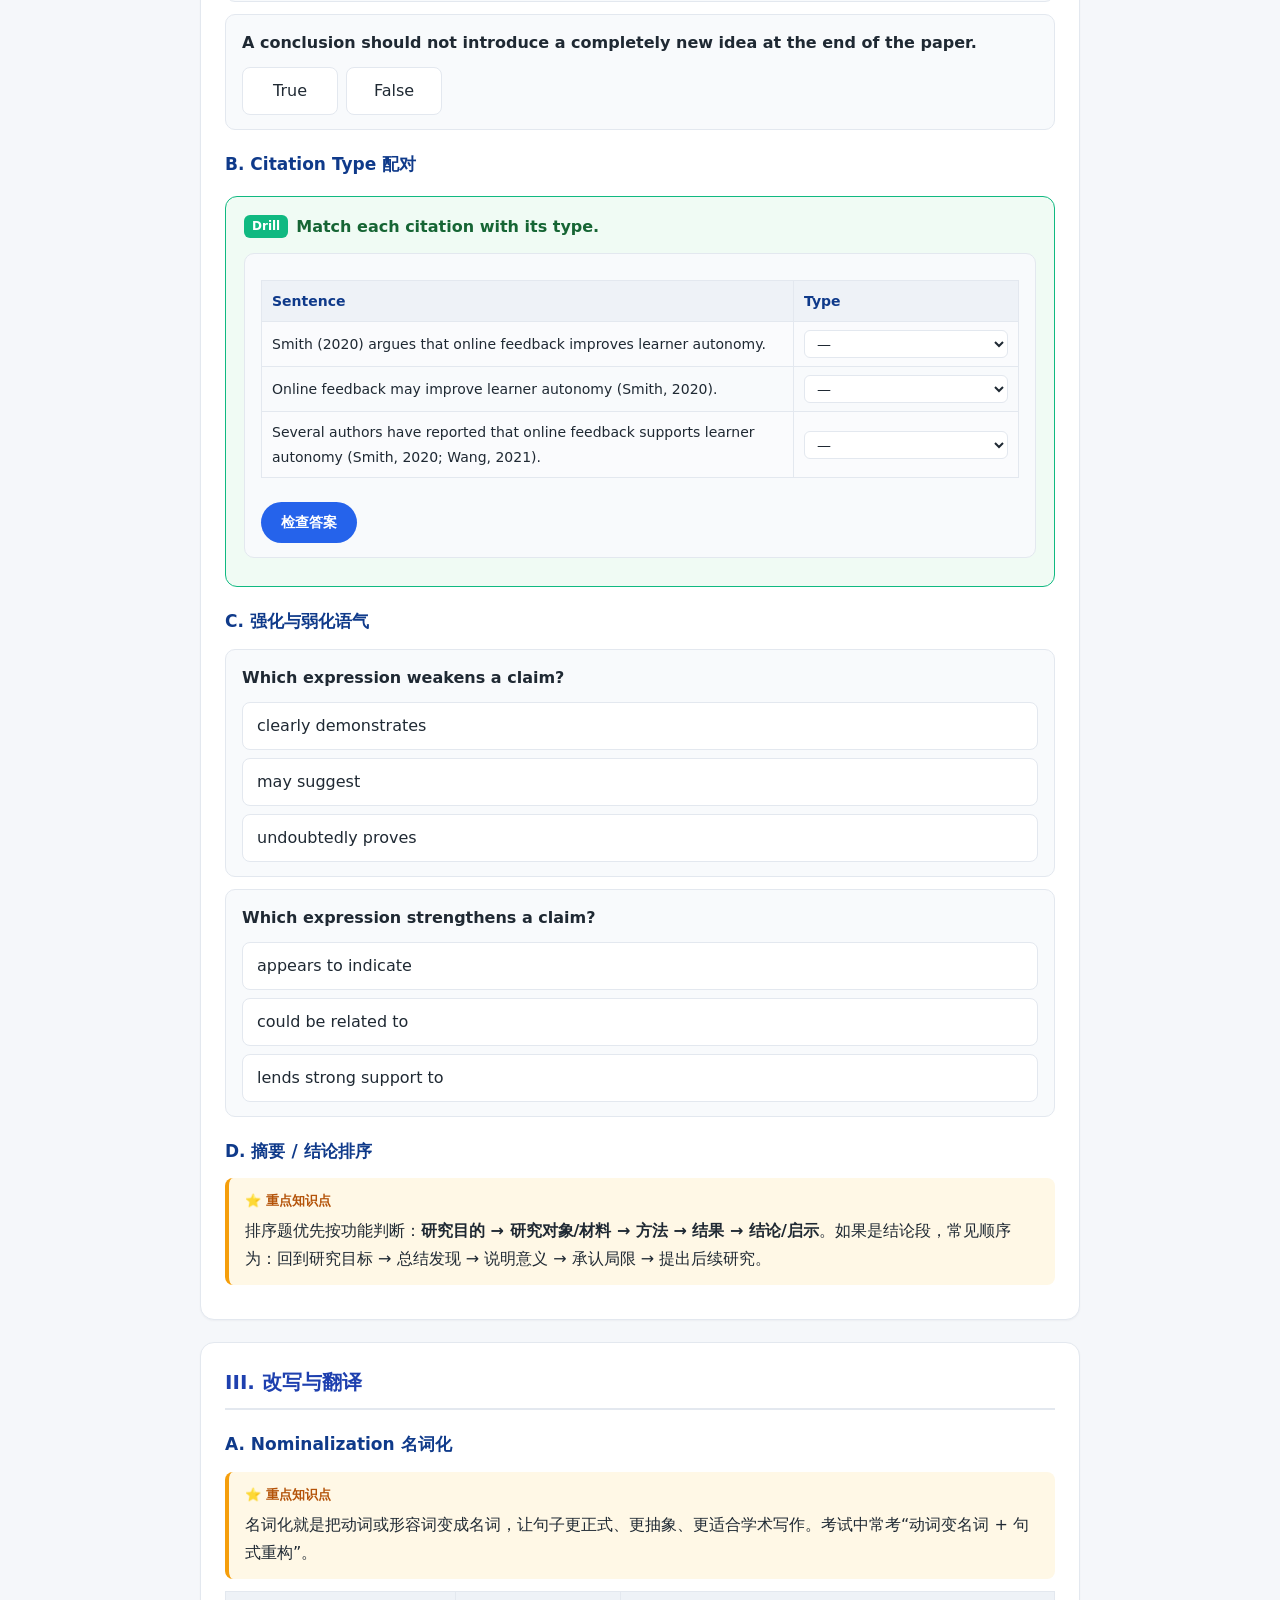
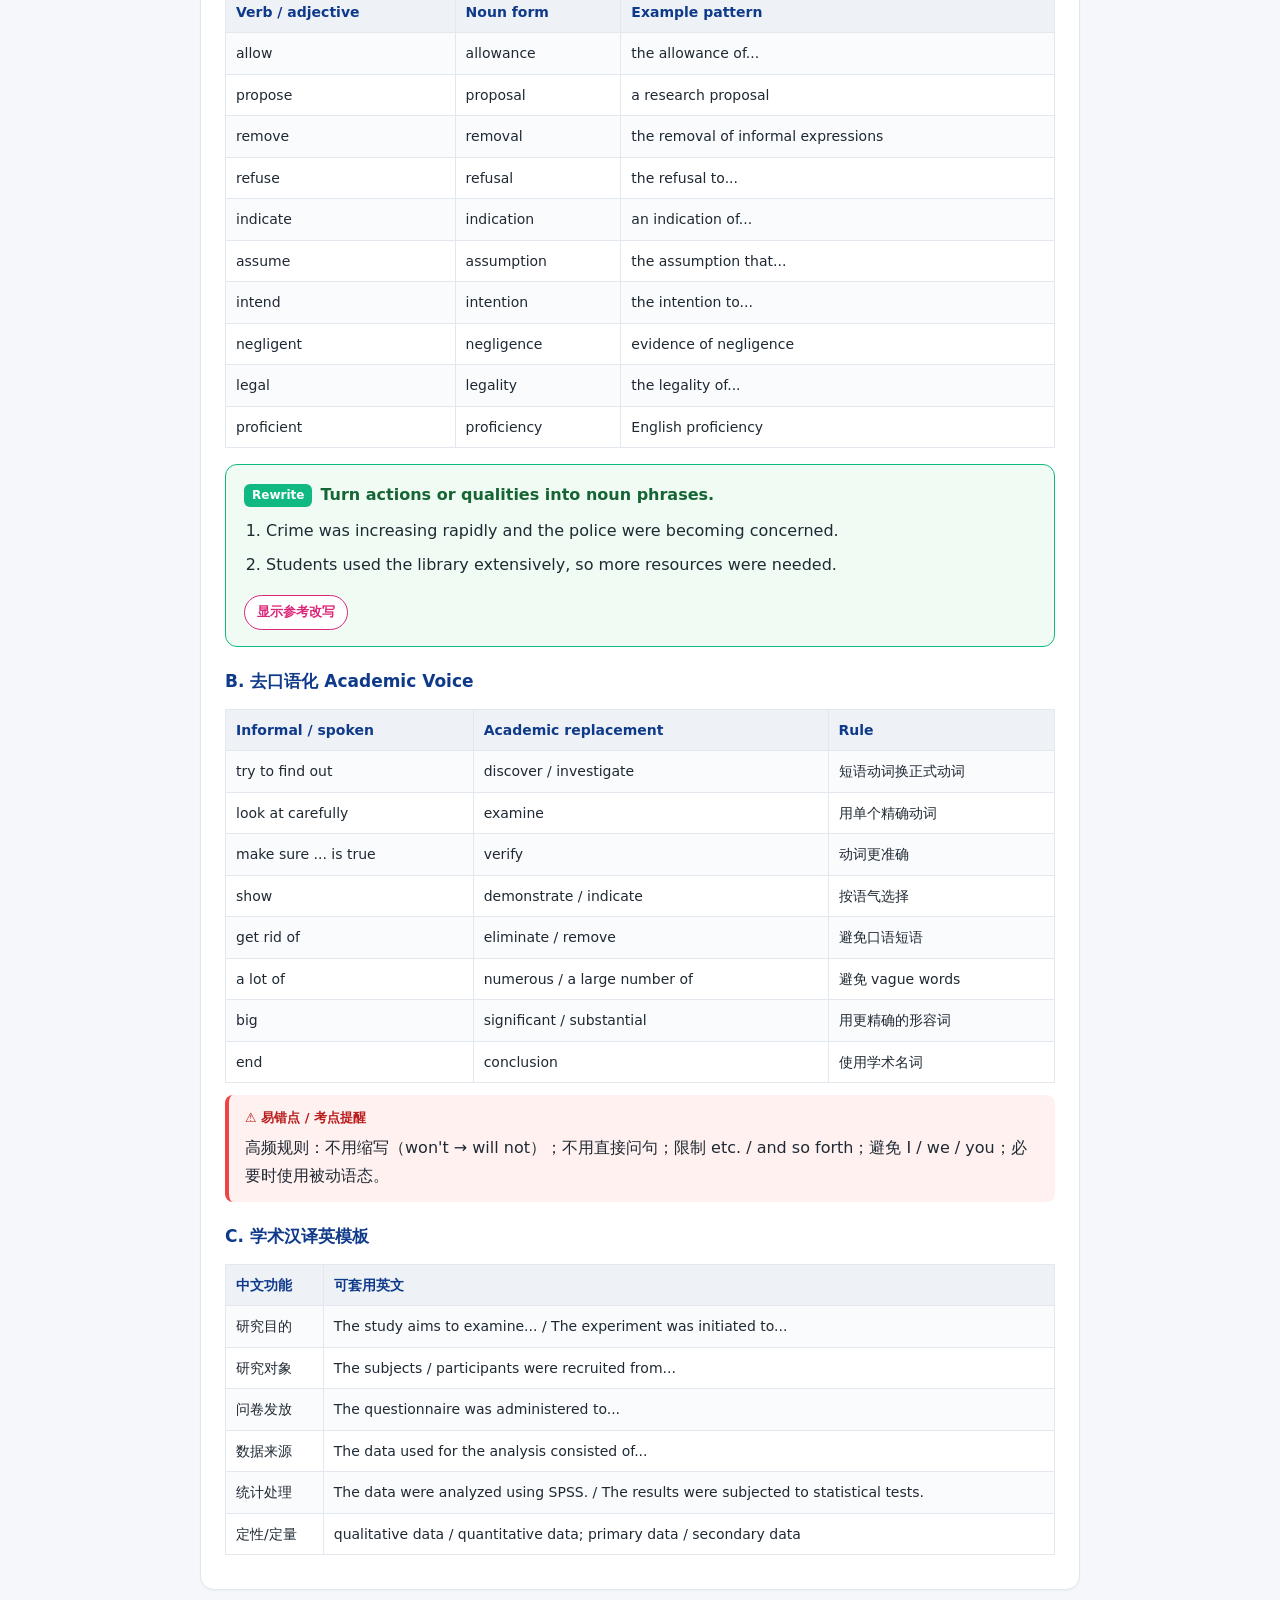
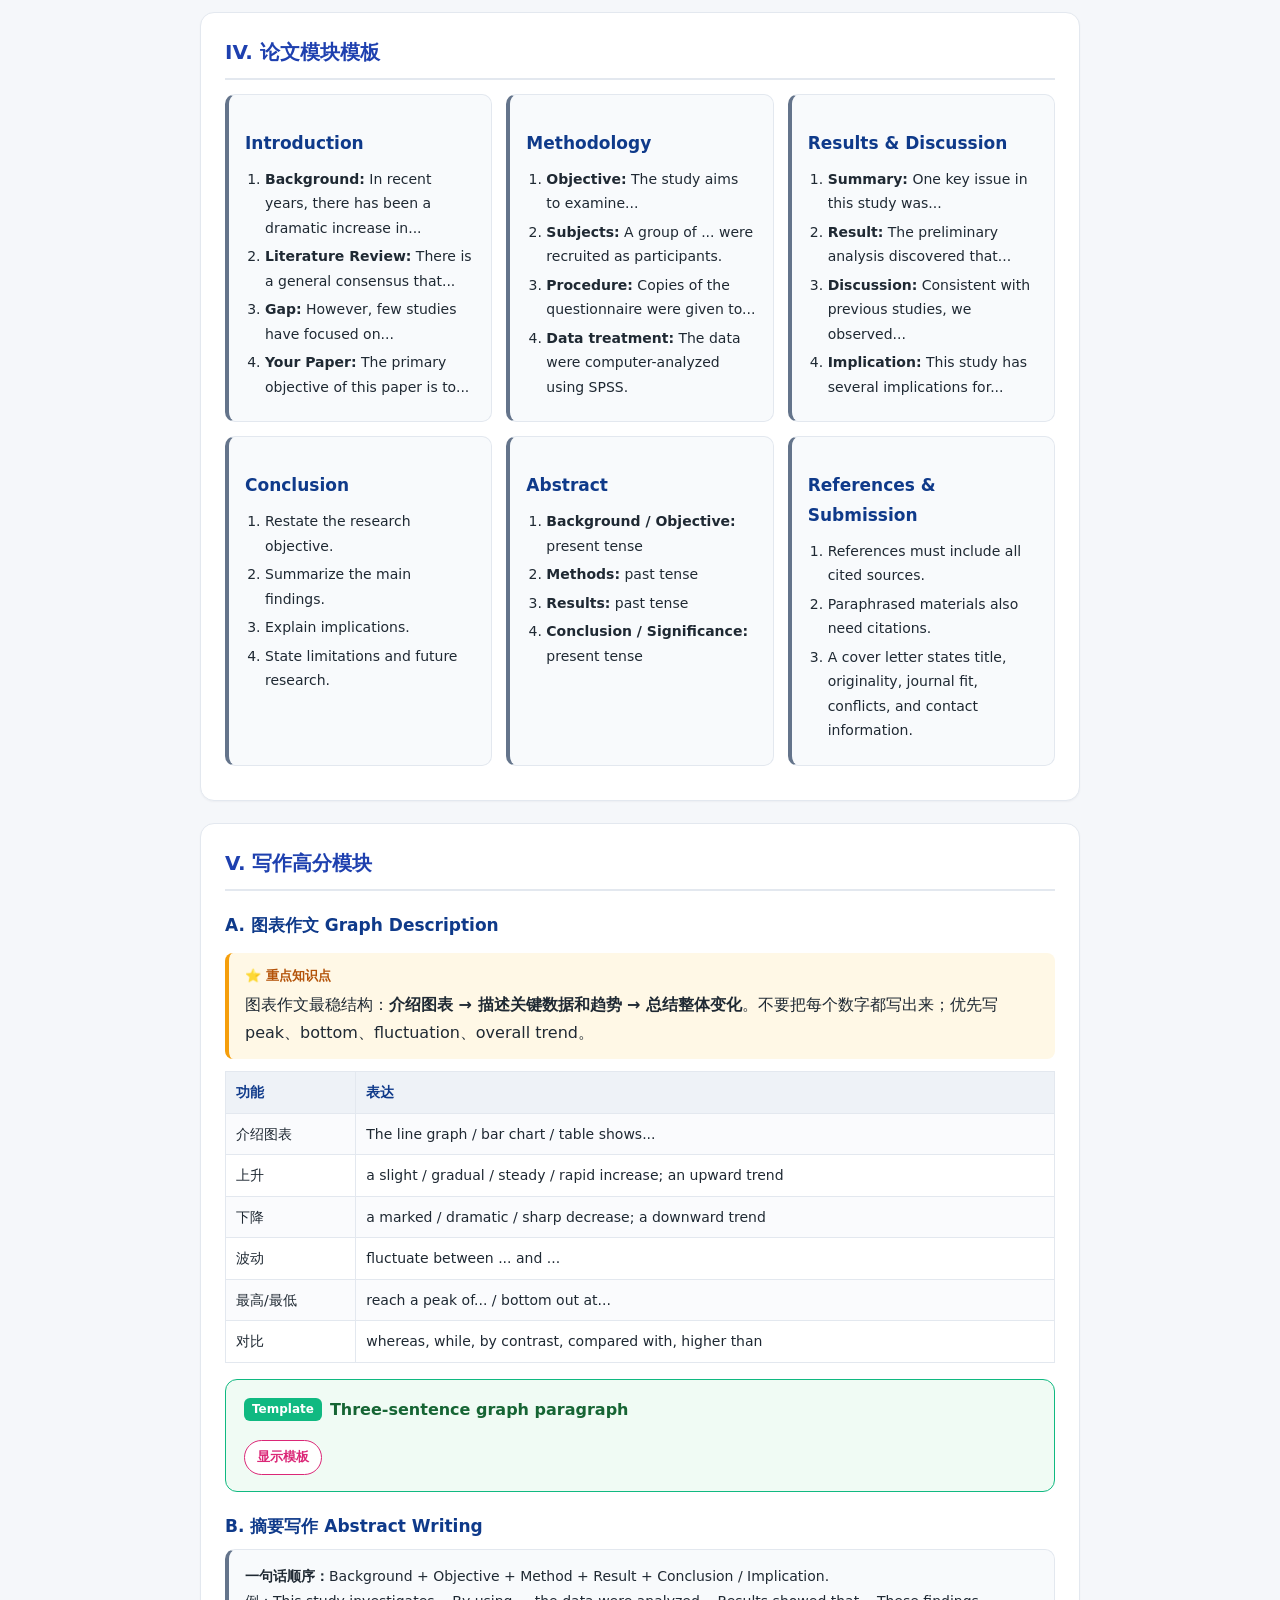
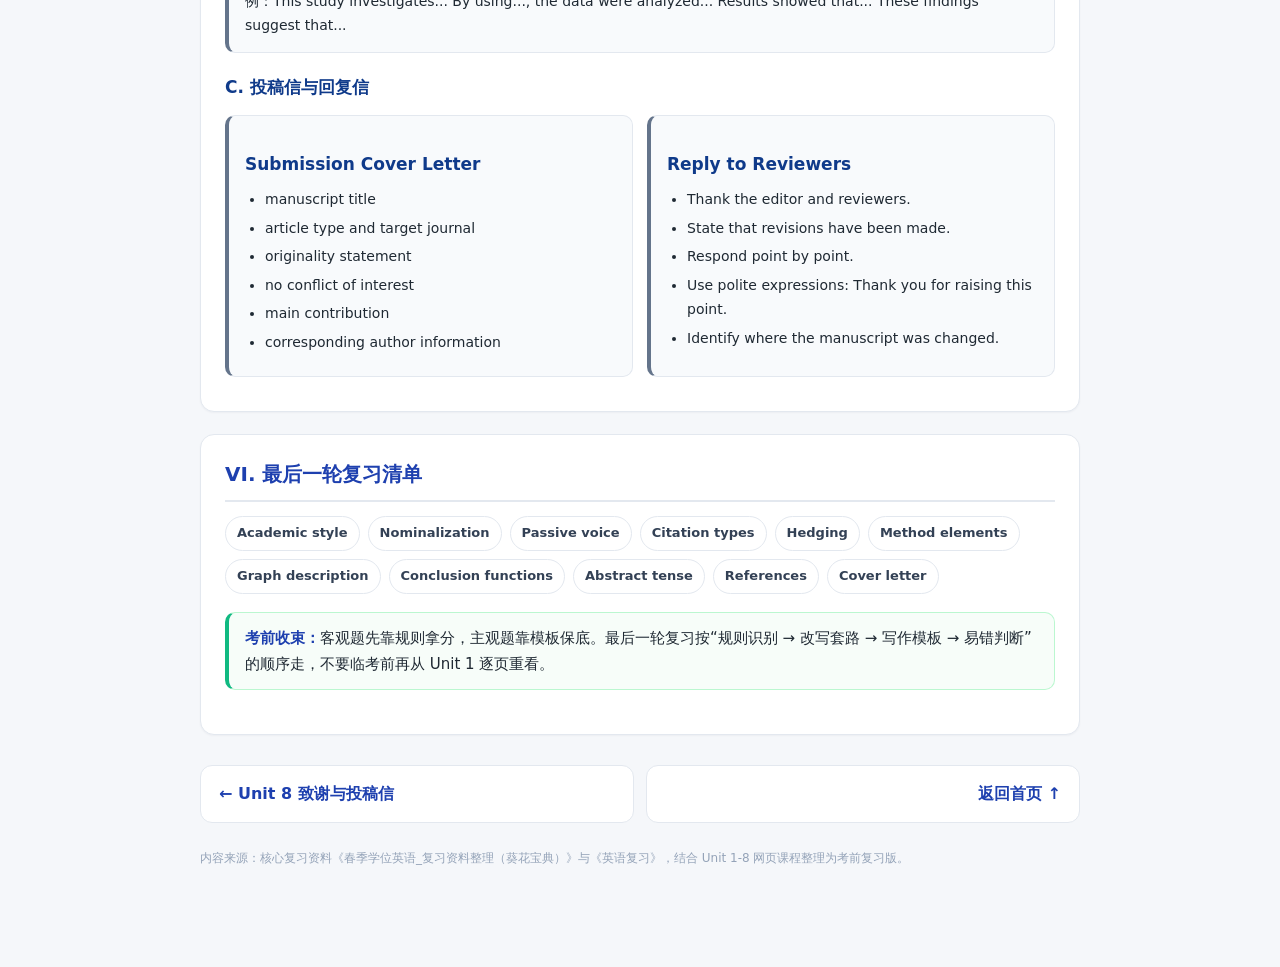
==== commit 61063270: "Remove review objective sentence" ====
--- a/exam-review.html
+++ b/exam-review.html
@@ -28,7 +28,6 @@
   <div class="objectives">
     <h3>🎯 复习目标</h3>
     <ul>
-      <li>把《葵花宝典》和《英语复习》中的考点整理成可直接复习的课程路径；</li>
       <li>掌握客观题高频考点、改写题套路、学术汉译英表达和写作题模板；</li>
       <li>把 Unit 1-8 的知识压缩成考前可背、可练、可套用的清单。</li>
     </ul>
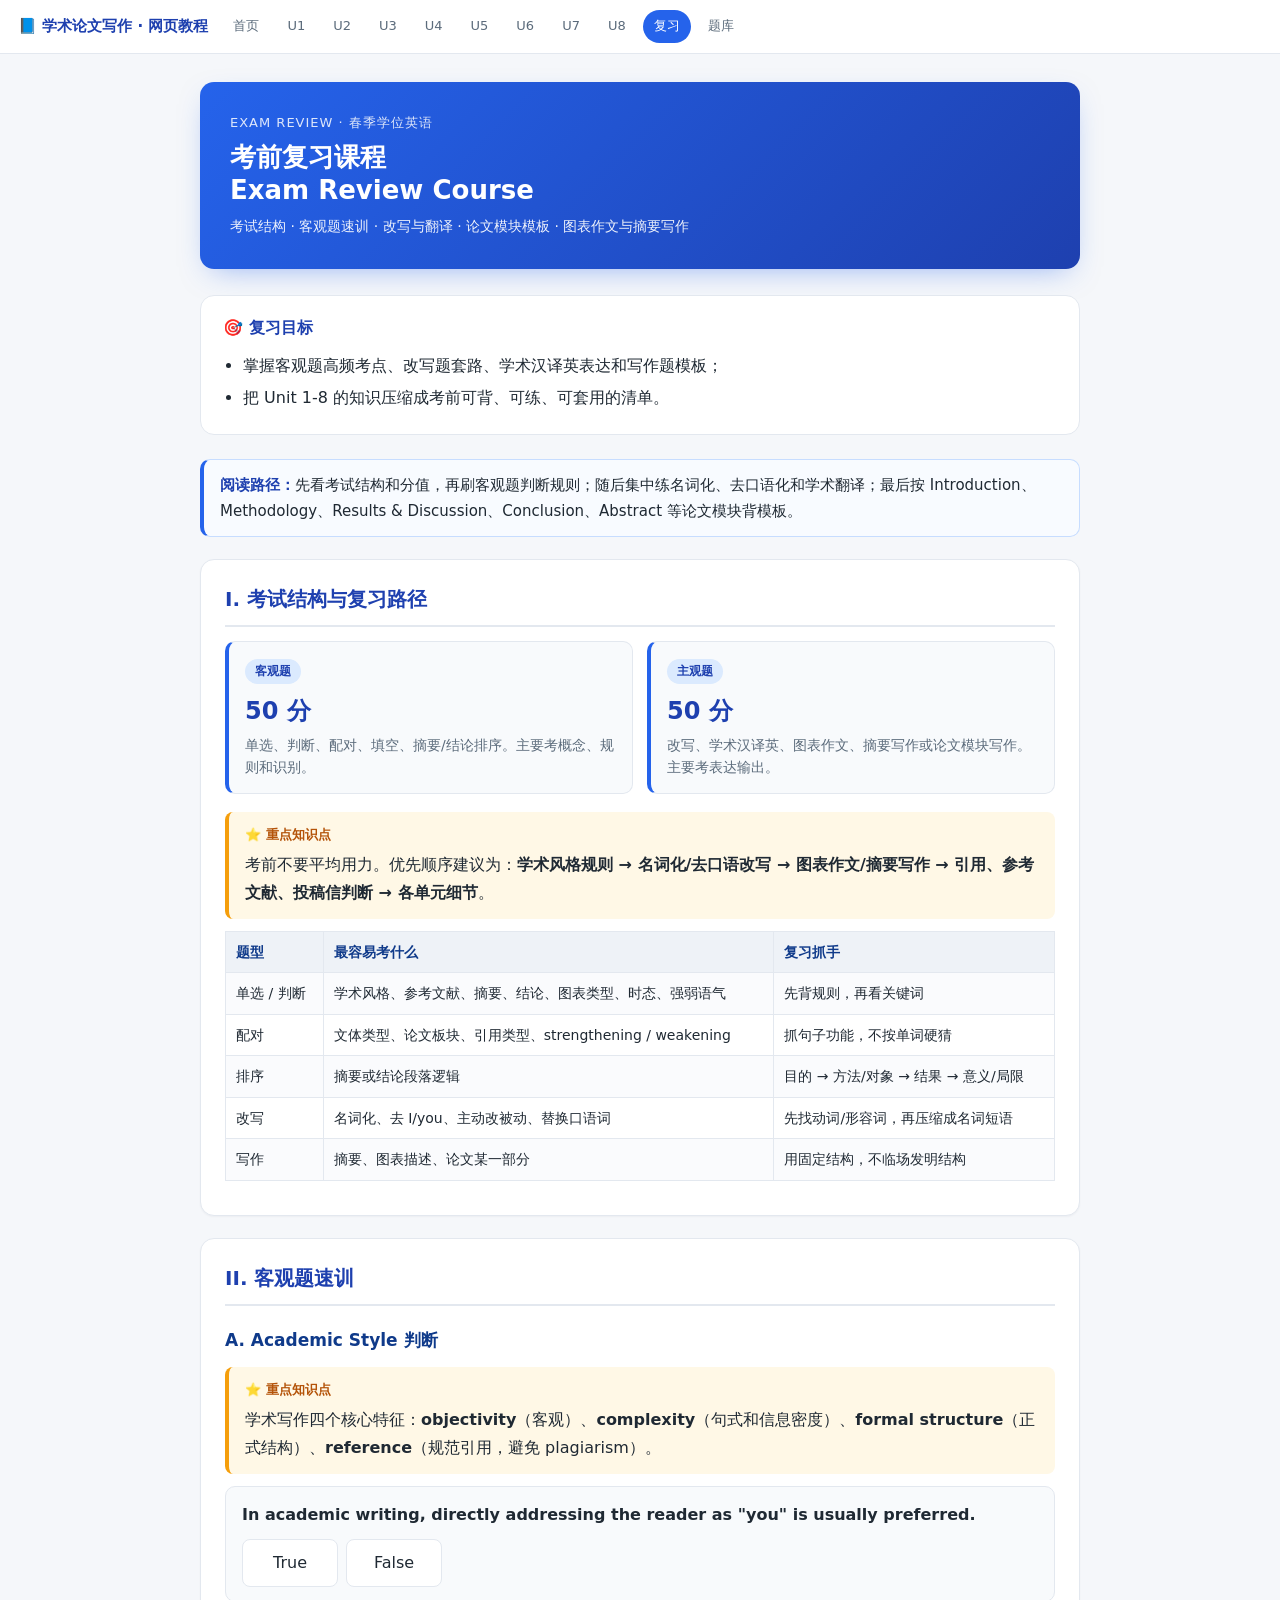
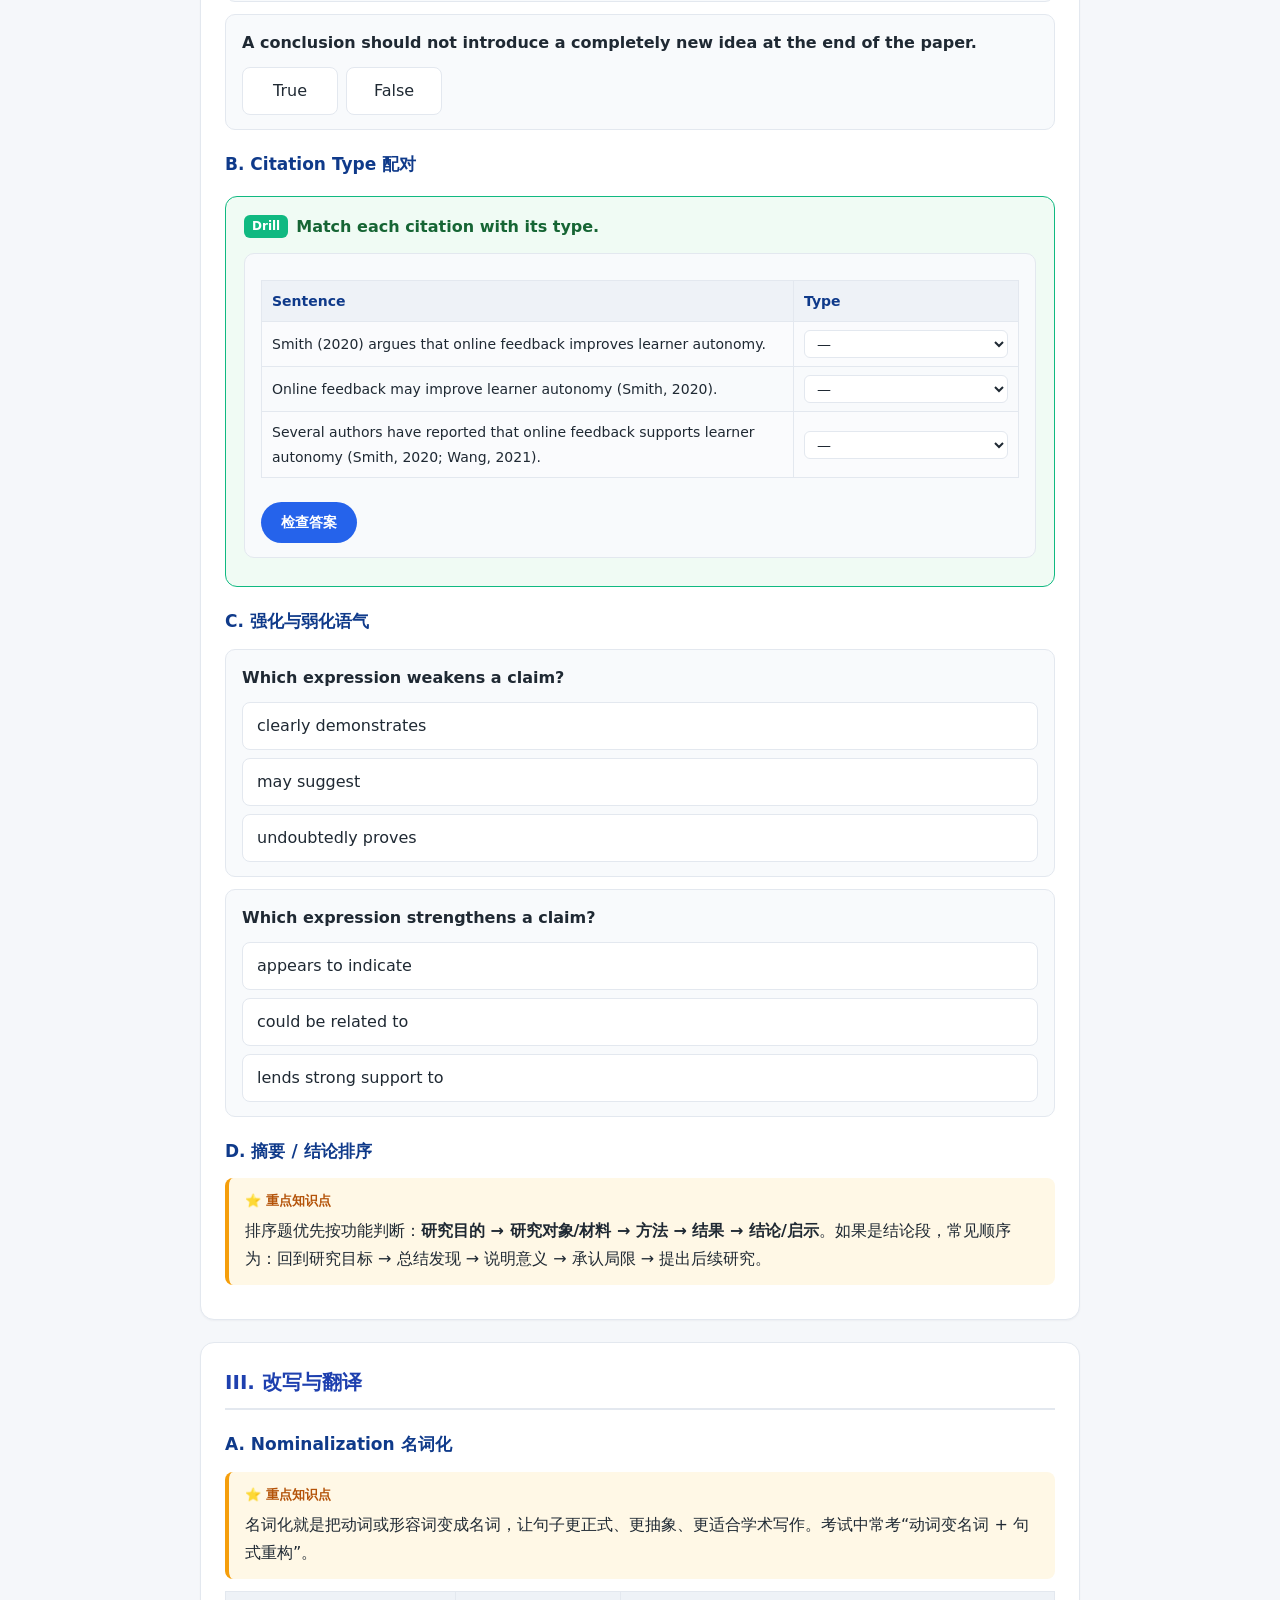
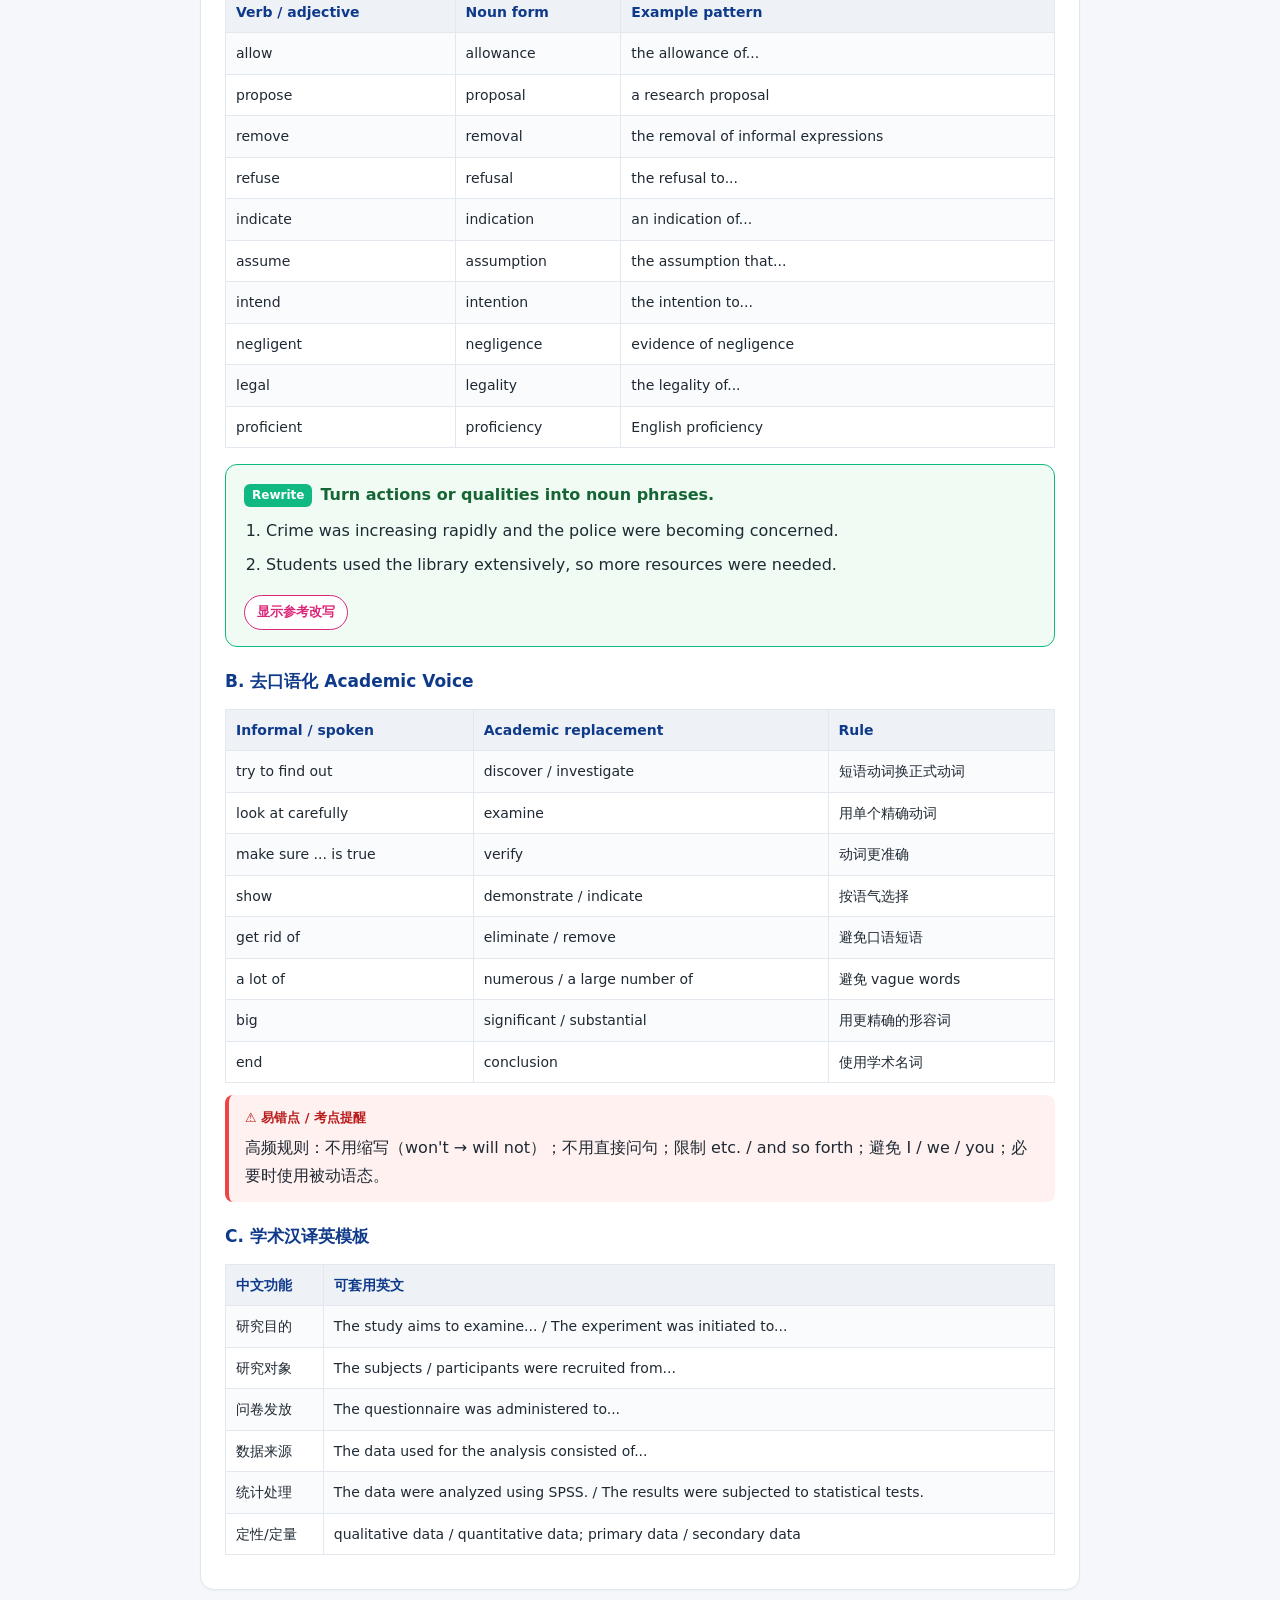
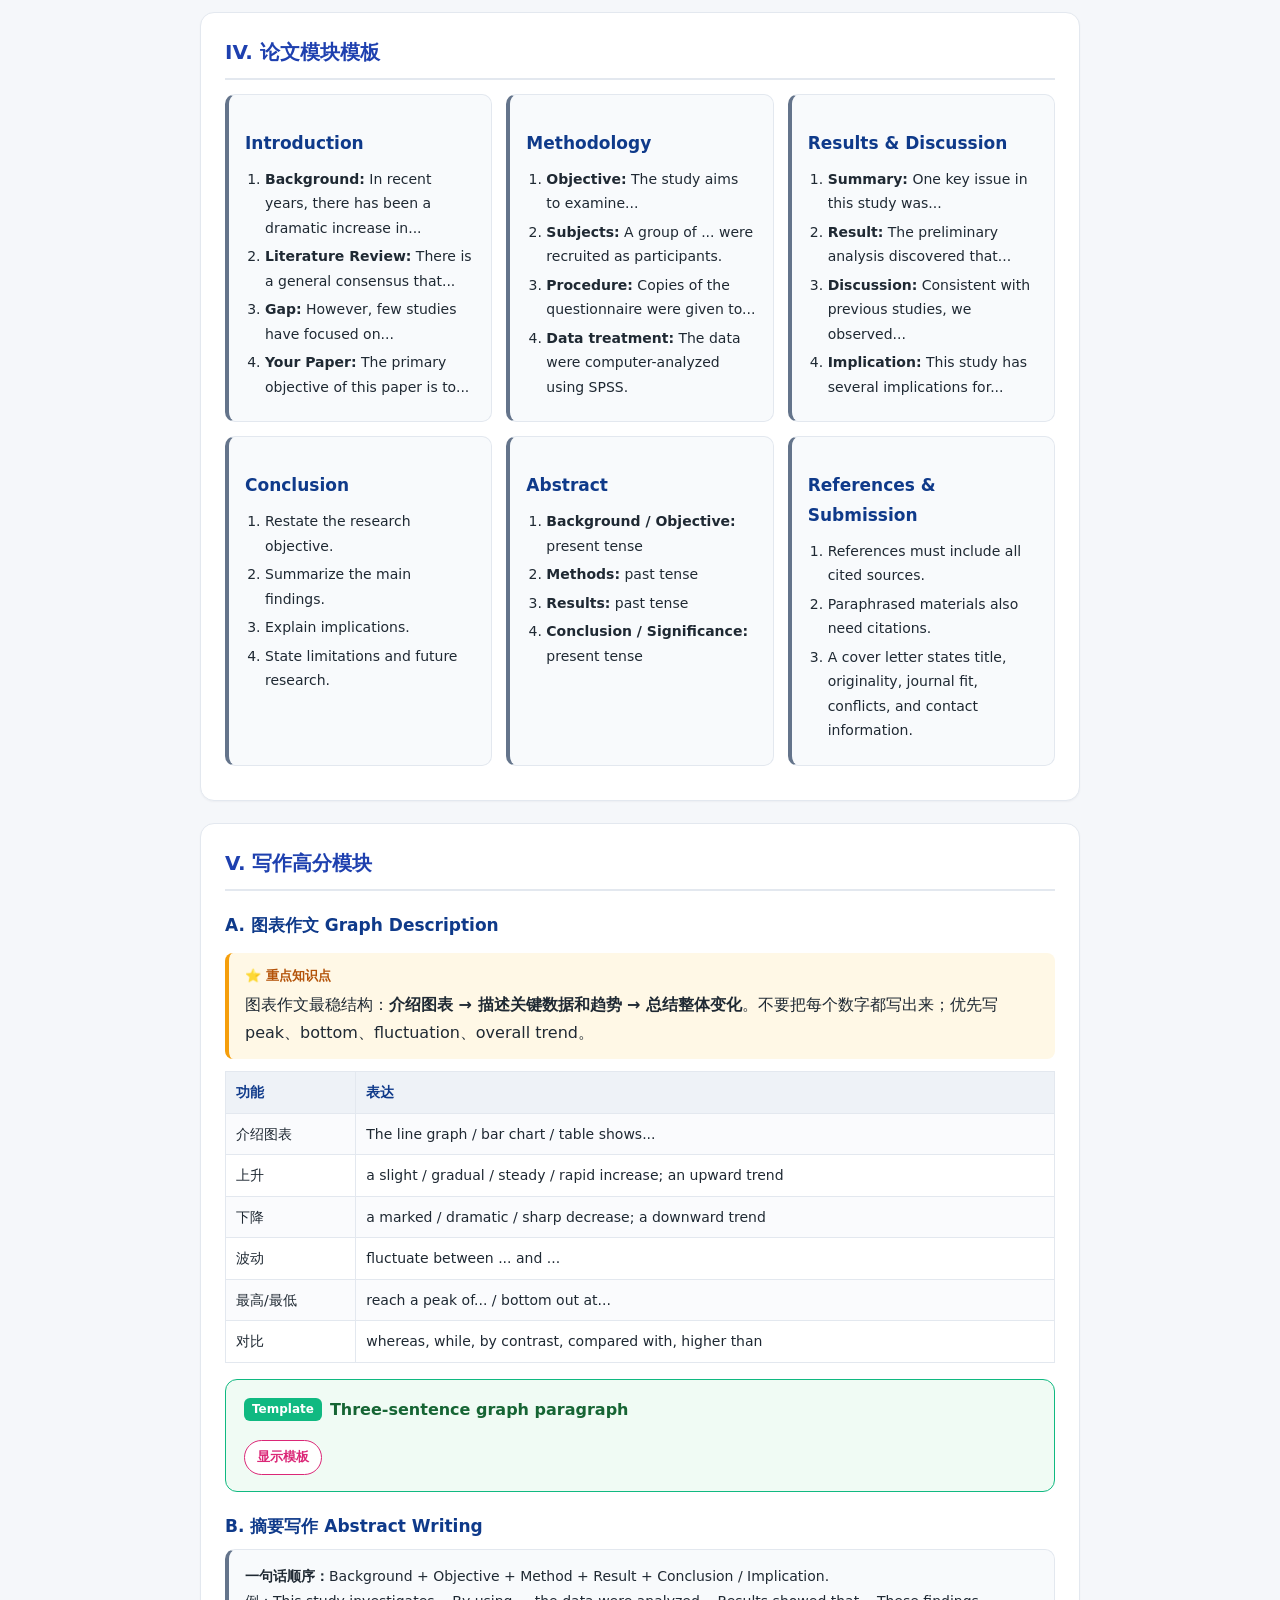
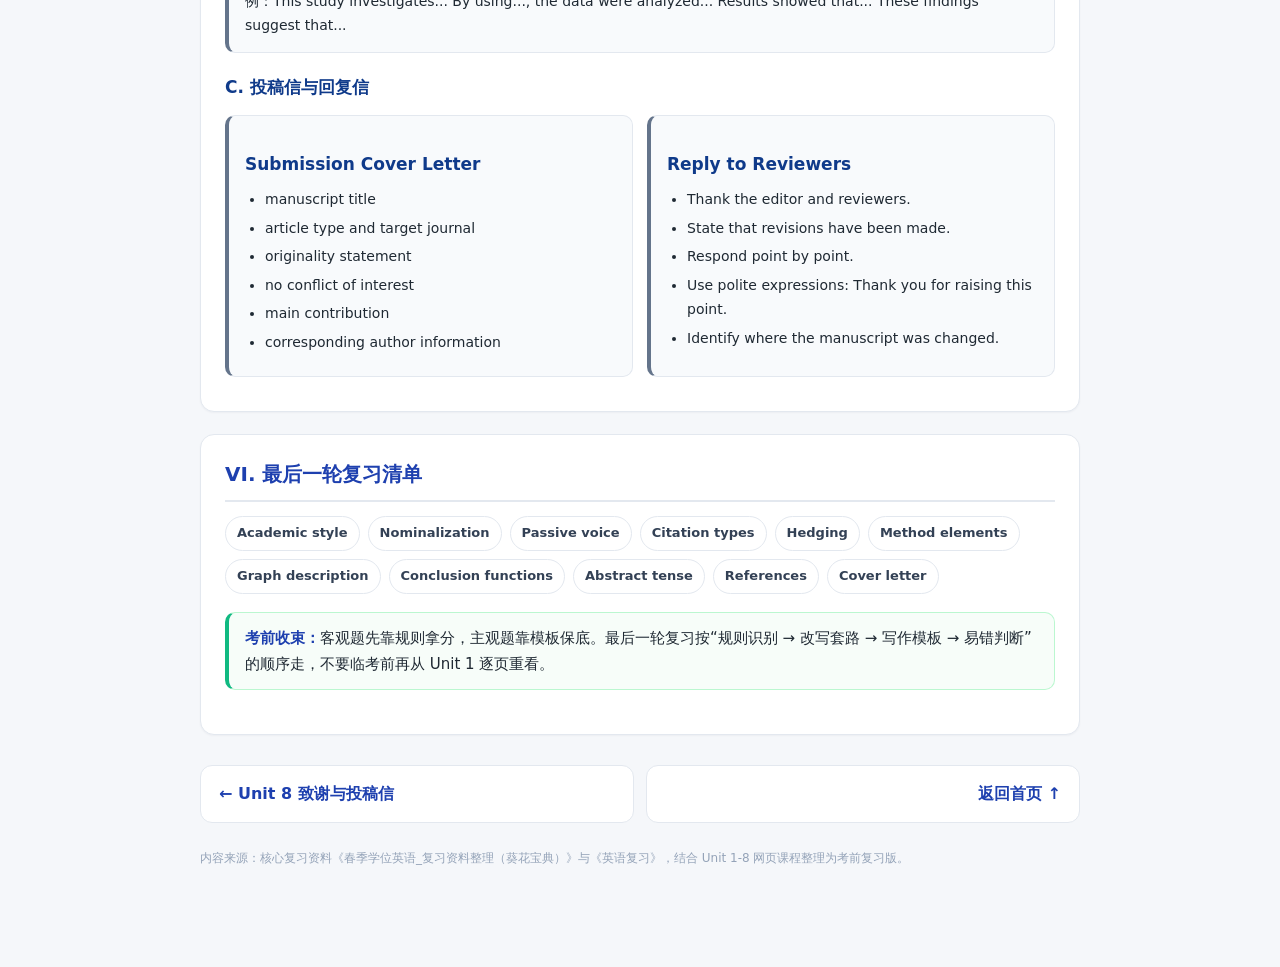
==== commit f0f3fcc5: "Add question bank to top navigation" ====
--- a/exam-review.html
+++ b/exam-review.html
@@ -15,6 +15,7 @@
     <a href="unit1.html">U1</a><a href="unit2.html">U2</a><a href="unit3.html">U3</a><a href="unit4.html">U4</a>
     <a href="unit5.html">U5</a><a href="unit6.html">U6</a><a href="unit7.html">U7</a><a href="unit8.html">U8</a>
     <a href="exam-review.html" class="active">复习</a>
+    <a href="tiku/">题库</a>
   </nav>
 </div>
 
